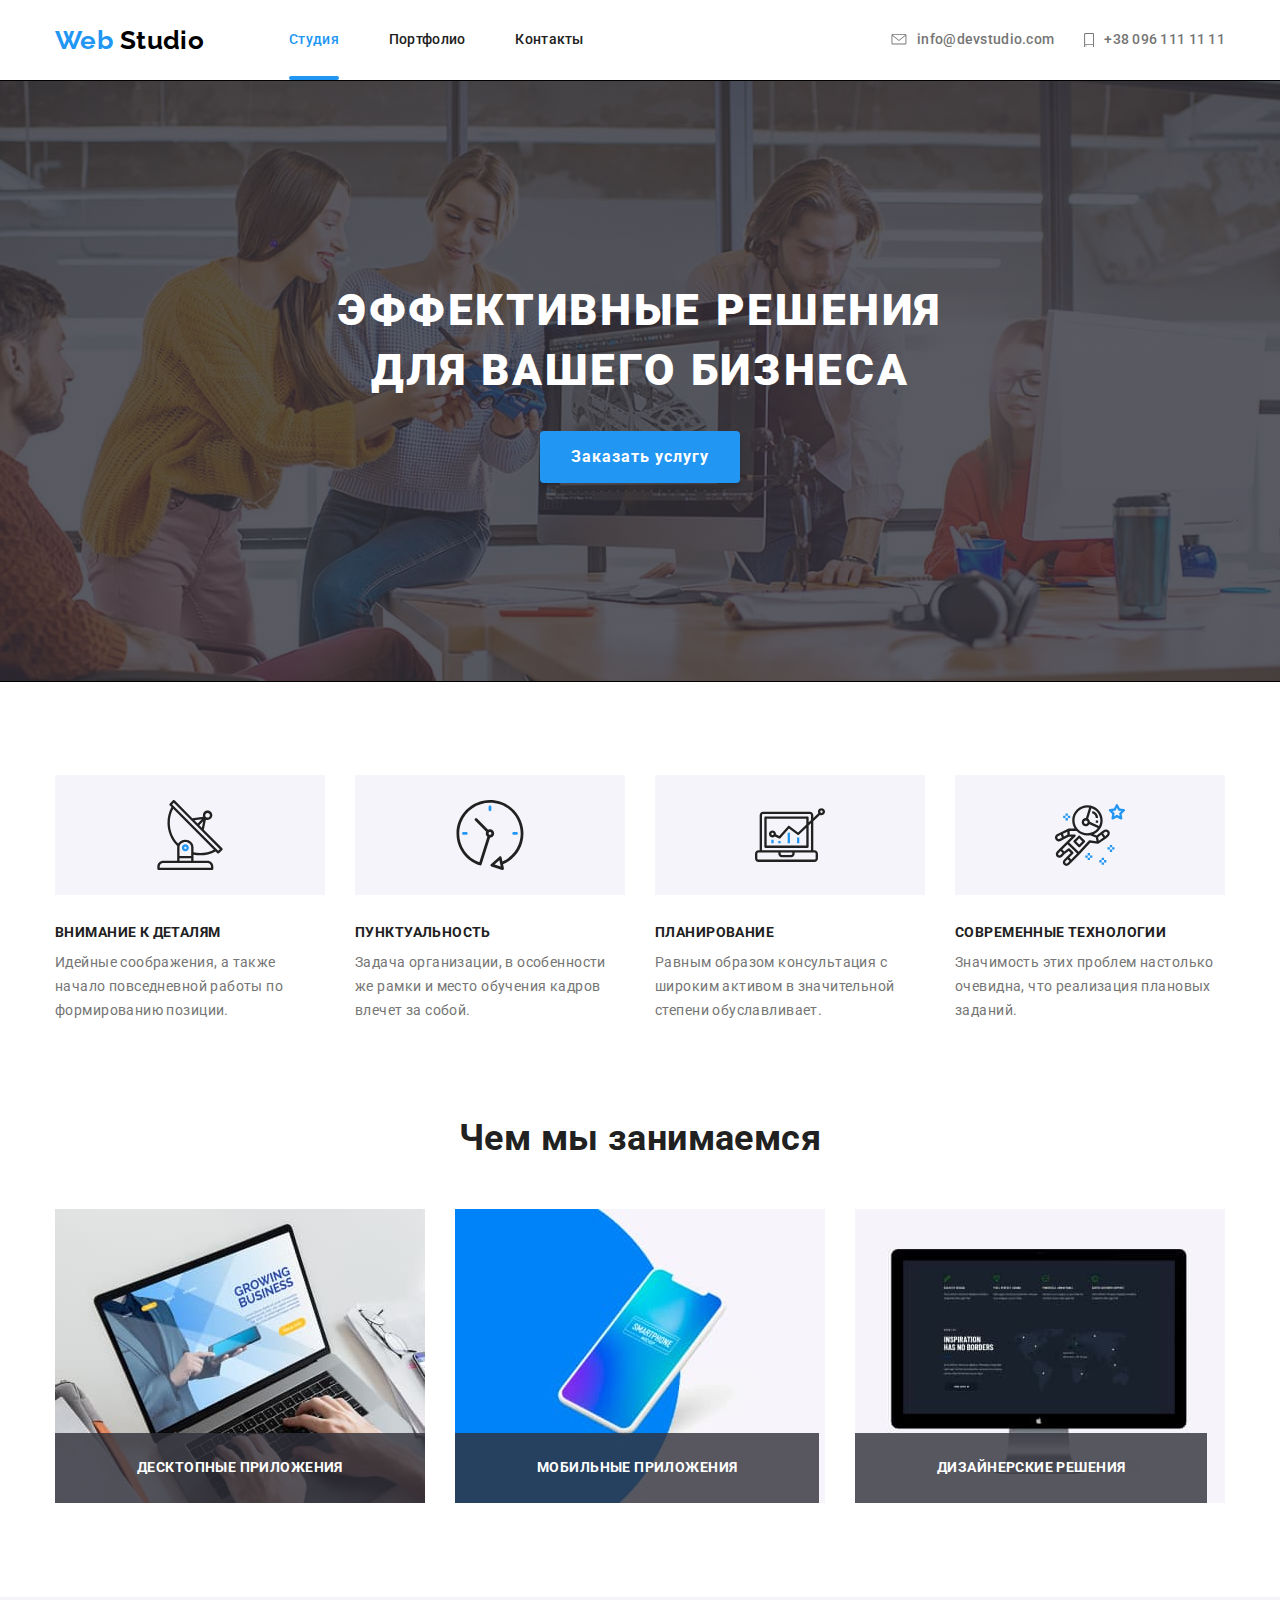
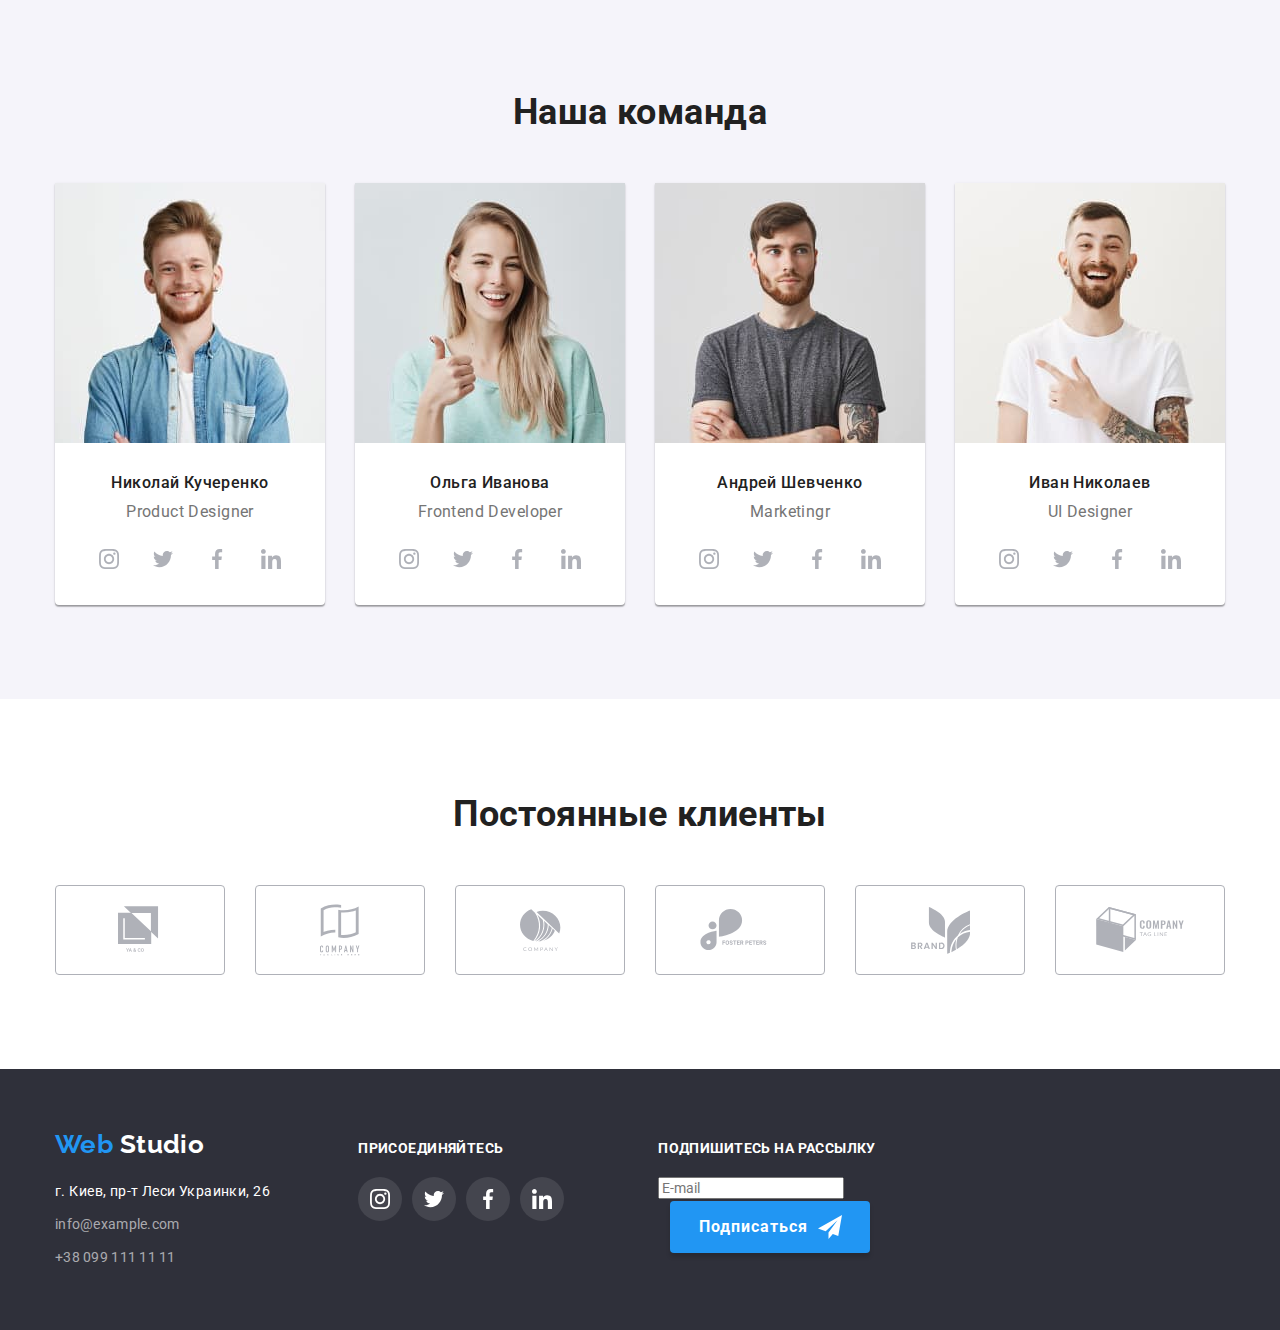
==== index.html @ 3a471529 "Заменяет ссылку в Герое на кнопку, добавляет разметку формы в футере" ====
<!DOCTYPE html>
<html lang="ru">
  <head>
    <meta charset="UTF-8" />
    <meta name="viewport" content="width=device-width, initial-scale=1.0" />
    <title>Web Studio</title>
    <link
      href="https://fonts.googleapis.com/css2?family=Raleway:wght@700&family=Roboto:wght@400;500;700;900&display=swap"
      rel="stylesheet"
    />
    <link
      rel="stylesheet"
      href="https://cdnjs.cloudflare.com/ajax/libs/modern-normalize/0.6.0/modern-normalize.min.css"
    />
    <link rel="stylesheet" href="./css/style.css" />
  </head>
  <body>
    <!-- Шапка сайта -->
    <header class="page-header">
      <div class="container header">
        <nav class="navigation">
          <!-- Логотип -->
          <a class="logo" href="./index.html" lang="en"
            >Web
            <span class="header-logo">Studio</span>
          </a>

          <ul class="list site-nav">
            <li class="site-nav-item">
              <a class="link curent" href="./index.html">Студия</a>
            </li>
            <li class="site-nav-item">
              <a class="link" href="./portfolio.html">Портфолио</a>
            </li>
            <li class="site-nav-item">
              <a class="link" href="">Контакты</a>
            </li>
          </ul>
        </nav>
        <ul class="list contacts">
          <li class="contacts-item">
            <a class="link" href="mailto:info@devstudio.com">
              <svg class="cotacts-icon" width="16" height="11.2">
                <use href="./images/sprite.svg#envelope"></use>
              </svg>
              info@devstudio.com
            </a>
          </li>
          <li class="contacts-item phone">
            <a class="link" href="tel:+380961111111">
              <svg class="cotacts-icon" width="10" height="14.94">
                <use href="./images/sprite.svg#smartphone"></use>
              </svg>
              +38 096 111 11 11
            </a>
          </li>
        </ul>
      </div>
    </header>

    <main>
      <!-- Герой -->
      <section class="hero">
        <h1 class="contrast-title hero-title">
          Эффективные решения для вашего бизнеса
        </h1>
        <button class="btn">Заказать услугу</button>
      </section>

      <!-- Особенности -->
      <section class="features">
        <div class="container main">
          <!-- Скрытый заголовок -->
          <h2 class="visually-hidden">Особенности</h2>
          <ul class="list feature-list">
            <li class="feature-item">
              <div class="icon-box">
                <svg width="70" height="70">
                  <use href="./images/sprite.svg#antenna"></use>
                </svg>
              </div>
              <h3 class="primary-title">Внимание к деталям</h3>
              <p class="text">
                Идейные соображения, а также начало повседневной работы по
                формированию позиции.
              </p>
            </li>
            <li class="feature-item">
              <div class="icon-box">
                <svg width="70" height="70">
                  <use href="./images/sprite.svg#clock"></use>
                </svg>
              </div>
              <h3 class="primary-title">Пунктуальность</h3>
              <p class="text">
                Задача организации, в особенности же рамки и место обучения
                кадров влечет за собой.
              </p>
            </li>
            <li class="feature-item">
              <div class="icon-box">
                <svg width="70" height="70">
                  <use href="./images/sprite.svg#diagram"></use>
                </svg>
              </div>
              <h3 class="primary-title">Планирование</h3>
              <p class="text">
                Равным образом консультация с широким активом в значительной
                степени обуславливает.
              </p>
            </li>
            <li class="feature-item">
              <div class="icon-box">
                <svg width="70" height="70">
                  <use href="./images/sprite.svg#astronaut"></use>
                </svg>
              </div>
              <h3 class="primary-title">Современные технологии</h3>
              <p class="text">
                Значимость этих проблем настолько очевидна, что реализация
                плановых заданий.
              </p>
            </li>
          </ul>
        </div>
      </section>

      <!-- Чем мы занимаемся -->
      <section class="activity">
        <div class="container">
          <h2 class="primary-title">Чем мы занимаемся</h2>
          <ul class="list activity-list">
            <li class="item">
              <div class="box">
                <a class="activity-link" href="">
                  <img
                    src="./images/section-activity/laptop.jpg"
                    alt="Руки работающие за ноутбуком"
                    width="370"
                    height="294"
                  />
                </a>
                <h3 class="contrast-title">Десктопные приложения</h3>
              </div>
            </li>
            <li class="item">
              <div class="box">
                <a class="activity-link" href="">
                  <img
                    src="./images/section-activity/smartphone.jpg"
                    alt="Смартфон"
                    width="370"
                    height="294"
                  />
                </a>
                <h3 class="contrast-title">Мобильные приложения</h3>
              </div>
            </li>
            <li class="item">
              <div class="box">
                <a class="activity-link" href="">
                  <img
                    src="./images/section-activity/computer.jpg"
                    alt="Дизайн сайта на экране монитора"
                    width="370"
                    height="294"
                  />
                </a>
                <h3 class="contrast-title">Дизайнерские решения</h3>
              </div>
            </li>
          </ul>
        </div>
      </section>

      <!-- Наша команда -->
      <section class="team">
        <div class="container main">
          <h2 class="primary-title">Наша команда</h2>
          <ul class="list team-list">
            <li class="team-item">
              <img
                class="photo"
                src="./images/section-team/John.jpg"
                alt="Фотография Николая Кучеренко"
                width="270"
                height="260"
              />
              <div class="member-profile">
                <h4 class="primary-title member">Николай Кучеренко</h4>
                <p class="profession" lang="en">Product Designer</p>
                <ul class="list social-links-list">
                  <li class="social-links-item">
                    <a
                      class="social-links"
                      href=""
                      aria-label="Ссылка на Instagram"
                    >
                      <svg width="20" height="20">
                        <use href="./images/sprite.svg#instagram"></use>
                      </svg>
                    </a>
                  </li>
                  <li class="social-links-item">
                    <a
                      class="social-links"
                      href=""
                      aria-label="Ссылка на Twitter"
                    >
                      <svg width="20" height="20">
                        <use href="./images/sprite.svg#twitter"></use>
                      </svg>
                    </a>
                  </li>
                  <li class="social-links-item">
                    <a
                      class="social-links"
                      href=""
                      aria-label="Ссылка на Facebook"
                    >
                      <svg width="20" height="20">
                        <use href="./images/sprite.svg#facebook"></use>
                      </svg>
                    </a>
                  </li>
                  <li class="social-links-item">
                    <a
                      class="social-links"
                      href=""
                      aria-label="Ссылка на LinkedIn"
                    >
                      <svg width="20" height="20">
                        <use href="./images/sprite.svg#linkedin"></use>
                      </svg>
                    </a>
                  </li>
                </ul>
              </div>
            </li>
            <li class="team-item">
              <img
                class="photo"
                src="./images/section-team/Marta.jpg"
                alt="Фотография Ольги Ивановой"
                width="270"
                height="260"
              />
              <div class="member-profile">
                <h4 class="primary-title member">Ольга Иванова</h4>
                <p class="profession" lang="en">Frontend Developer</p>
                <ul class="list social-links-list">
                  <li class="social-links-item">
                    <a
                      class="social-links"
                      href=""
                      aria-label="Ссылка на Instagram"
                    >
                      <svg width="20" height="20">
                        <use href="./images/sprite.svg#instagram"></use>
                      </svg>
                    </a>
                  </li>
                  <li class="social-links-item">
                    <a
                      class="social-links"
                      href=""
                      aria-label="Ссылка на Twitter"
                    >
                      <svg width="20" height="20">
                        <use href="./images/sprite.svg#twitter"></use>
                      </svg>
                    </a>
                  </li>
                  <li class="social-links-item">
                    <a
                      class="social-links"
                      href=""
                      aria-label="Ссылка на Facebook"
                    >
                      <svg width="20" height="20">
                        <use href="./images/sprite.svg#facebook"></use>
                      </svg>
                    </a>
                  </li>
                  <li class="social-links-item">
                    <a
                      class="social-links"
                      href=""
                      aria-label="Ссылка на LinkedIn"
                    >
                      <svg width="20" height="20">
                        <use href="./images/sprite.svg#linkedin"></use>
                      </svg>
                    </a>
                  </li>
                </ul>
              </div>
            </li>
            <li class="team-item">
              <img
                class="photo"
                src="./images/section-team/Robert.jpg"
                alt="Фотография Андрея Шевченко"
                width="270"
                height="260"
              />
              <div class="member-profile">
                <h4 class="primary-title member">Андрей Шевченко</h4>
                <p class="profession" lang="en">Marketingr</p>
                <ul class="list social-links-list">
                  <li class="social-links-item">
                    <a
                      class="social-links"
                      href=""
                      aria-label="Ссылка на Instagram"
                    >
                      <svg width="20" height="20">
                        <use href="./images/sprite.svg#instagram"></use>
                      </svg>
                    </a>
                  </li>
                  <li class="social-links-item">
                    <a
                      class="social-links"
                      href=""
                      aria-label="Ссылка на Twitter"
                    >
                      <svg width="20" height="20">
                        <use href="./images/sprite.svg#twitter"></use>
                      </svg>
                    </a>
                  </li>
                  <li class="social-links-item">
                    <a
                      class="social-links"
                      href=""
                      aria-label="Ссылка на Facebook"
                    >
                      <svg width="20" height="20">
                        <use href="./images/sprite.svg#facebook"></use>
                      </svg>
                    </a>
                  </li>
                  <li class="social-links-item">
                    <a
                      class="social-links"
                      href=""
                      aria-label="Ссылка на LinkedIn"
                    >
                      <svg width="20" height="20">
                        <use href="./images/sprite.svg#linkedin"></use>
                      </svg>
                    </a>
                  </li>
                </ul>
              </div>
            </li>
            <li class="team-item">
              <img
                class="photo"
                src="./images/section-team/Martin.jpg"
                alt="Фотография Ивана Николаева"
                width="270"
                height="260"
              />
              <div class="member-profile">
                <h4 class="primary-title member">Иван Николаев</h4>
                <p class="profession" lang="en">UI Designer</p>
                <ul class="list social-links-list">
                  <li class="social-links-item">
                    <a
                      class="social-links"
                      href=""
                      aria-label="Ссылка на Instagram"
                    >
                      <svg width="20" height="20">
                        <use href="./images/sprite.svg#instagram"></use>
                      </svg>
                    </a>
                  </li>
                  <li class="social-links-item">
                    <a
                      class="social-links"
                      href=""
                      aria-label="Ссылка на Twitter"
                    >
                      <svg width="20" height="20">
                        <use href="./images/sprite.svg#twitter"></use>
                      </svg>
                    </a>
                  </li>
                  <li class="social-links-item">
                    <a
                      class="social-links"
                      href=""
                      aria-label="Ссылка на Facebook"
                    >
                      <svg width="20" height="20">
                        <use href="./images/sprite.svg#facebook"></use>
                      </svg>
                    </a>
                  </li>
                  <li class="social-links-item">
                    <a
                      class="social-links"
                      href=""
                      aria-label="Ссылка на LinkedIn"
                    >
                      <svg width="20" height="20">
                        <use href="./images/sprite.svg#linkedin"></use>
                      </svg>
                    </a>
                  </li>
                </ul>
              </div>
            </li>
          </ul>
        </div>
      </section>

      <!-- Постоянные клиенты -->
      <section class="clients">
        <div class="container main">
          <h2 class="primary-title">Постоянные клиенты</h2>
          <ul class="list clients-list">
            <li class="clients-item">
              <a class="clients-icon" href="">
                <svg width="44.27" height="49.23">
                  <use href="./images/sprite.svg#client-1"></use>
                </svg>
              </a>
            </li>
            <li class="clients-item">
              <a class="clients-icon" href="">
                <svg width="40" height="52">
                  <use href="./images/sprite.svg#client-2"></use>
                </svg>
              </a>
            </li>
            <li class="clients-item">
              <a class="clients-icon" href="">
                <svg width="41" height="42.6">
                  <use href="./images/sprite.svg#client-3"></use>
                </svg>
              </a>
            </li>
            <li class="clients-item">
              <a class="clients-icon" href="">
                <svg width="79.66" height="42.02">
                  <use href="./images/sprite.svg#client-4"></use>
                </svg>
              </a>
            </li>
            <li class="clients-item">
              <a class="clients-icon" href="">
                <svg width="59" height="47">
                  <use href="./images/sprite.svg#client-5"></use>
                </svg>
              </a>
            </li>
            <li class="clients-item">
              <a class="clients-icon" href="">
                <svg width="88.48" height="45.44">
                  <use href="./images/sprite.svg#client-6"></use>
                </svg>
              </a>
            </li>
          </ul>
        </div>
      </section>
    </main>

    <footer class="footer">
      <div class="container flex-container">
        <address class="address">
          <!-- Логотип -->
          <a class="logo" href="./index.html" lang="en"
            >Web
            <span class="footer-logo">Studio</span>
          </a>
          г. Киев, пр-т Леси Украинки, 26
          <a class="link" href="mailto:info@example.com">info@example.com</a>
          <a class="link" href="tel:+380991111111">+38 099 111 11 11</a>
        </address>

        <div class="social">
          <p class="subtitle"><b>присоединяйтесь</b></p>
          <ul class="list social-links-list">
            <li class="social-links-item">
              <a class="social-links" href="" aria-label="Ссылка на Instagram">
                <svg width="20" height="20">
                  <use href="./images/sprite.svg#instagram"></use>
                </svg>
              </a>
            </li>
            <li class="social-links-item">
              <a class="social-links" href="" aria-label="Ссылка на Twitter">
                <svg width="20" height="20">
                  <use href="./images/sprite.svg#twitter"></use>
                </svg>
              </a>
            </li>
            <li class="social-links-item">
              <a class="social-links" href="" aria-label="Ссылка на Facebook">
                <svg width="20" height="20">
                  <use href="./images/sprite.svg#facebook"></use>
                </svg>
              </a>
            </li>
            <li class="social-links-item">
              <a class="social-links" href="" aria-label="Ссылка на LinkedIn">
                <svg width="20" height="20">
                  <use href="./images/sprite.svg#linkedin"></use>
                </svg>
              </a>
            </li>
          </ul>
        </div>

        <form class="mailing">
          <p class="subtitle"><b>Подпишитесь на рассылку</b></p>
          <input type="email" name="email" placeholder="E-mail" />
          <button class="btn" type="submit">
            Подписаться
            <svg class="icon-send" width="24" height="24">
              <use href="./images/sprite.svg#send"></use>
            </svg>
          </button>
        </form>
      </div>
    </footer>
  </body>
</html>
---- css/style.css ----
:root {
  --primary-text-color: #757575;
  --accent-color: #2196f3;
  --primary-title-color: #212121;
  --contrast-title-color: #ffffff;
  --secondary-background-color: #f5f4fa;
  --icon-color: #afb1b8;

  --cubic-function: cubic-bezier(0.4, 0, 0.2, 1);
}

body {
  color: var(--primary-text-color);
  font-family: 'Roboto', sans-serif;
  font-style: normal;
  font-weight: 400;
  font-size: 14px;
  line-height: 1.71;
  letter-spacing: 0.03em;
}

a {
  text-decoration: none;
}

.list {
  list-style: none;
  margin: 0;
  padding: 0;
}

.container {
  margin-left: auto;
  margin-right: auto;
  width: 1200px;
  padding-left: 15px;
  padding-right: 15px;
  /* outline: 2px solid tomato; */
}

.container.main {
  padding-top: 94px;
  padding-bottom: 94px;
}

.visually-hidden {
  position: absolute;
  width: 1px;
  height: 1px;
  margin: -1px;
  border: 0;
  padding: 0;
  clip: rect(0 0 0 0);
  overflow: hidden;
}

/* Логотип */
.logo {
  margin-right: 85px;

  color: var(--accent-color);

  font-family: 'Raleway', sans-serif;
  font-weight: 700;
  font-size: 26px;
  line-height: 1.19;
}

.header-logo {
  color: #000000;
}

.footer-logo {
  color: #ffffff;
}

/* Шапка сайта */
.header,
.navigation,
.site-nav,
.contacts {
  display: flex;
  align-items: center;
}

.contacts {
  margin-left: auto;
}

.site-nav-item + .site-nav-item {
  margin-left: 50px;
}

.site-nav .link {
  position: relative;

  display: block;
  padding-top: 32px;
  padding-bottom: 32px;
}

.contacts-item + .contacts-item {
  margin-left: 30px;
}

.link {
  color: var(--primary-title-color);

  font-weight: 500;
  line-height: 1.14;
  letter-spacing: 0.02em;

  transition: color 250ms var(--cubic-function);
}

.site-nav .link:hover,
.site-nav .link:focus,
.contacts .link:hover,
.contacts .link:focus,
.site-nav .curent,
.logo > :hover,
.logo > :focus {
  color: var(--accent-color);
}

.curent::after {
  content: '';
  display: block;

  position: absolute;
  bottom: 0;

  width: 100%;
  height: 4px;
  border-radius: 2px;
  background-color: var(--accent-color);
}

.contacts .link {
  display: inline-flex;
  color: var(--primary-text-color);
  align-items: center;
}

.contacts-item {
  display: inline-flex;
  align-items: center;
}

.cotacts-icon {
  margin-right: 10px;
  fill: currentColor;
}

/* 
  Основной контент страницы Студия 
*/

/* Герой */
.hero {
  max-width: 1600px;
  height: 600px;
  margin-left: auto;
  margin-right: auto;
  padding-top: 200px;
  padding-bottom: 200px;

  outline: 1px solid black;
  background-image: linear-gradient(
      rgba(47, 48, 58, 0.8),
      rgba(47, 48, 58, 0.8)
    ),
    url(../images/Header.jpg);
  background-repeat: no-repeat;
  background-position: center;
  background-size: cover;

  text-align: center;
}

.contrast-title {
  margin-top: 0;
  margin-bottom: 0;

  color: var(--contrast-title-color);

  text-align: center;
  text-transform: uppercase;
}

.hero-title {
  width: 630px;
  margin-right: auto;
  margin-left: auto;
  margin-bottom: 30px;

  font-weight: 900;
  font-size: 44px;
  line-height: 1.36;
  letter-spacing: 0.06em;
}

button.btn {
  display: flex;
  justify-content: center;
  align-items: center;
  margin-left: auto;
  margin-right: auto;
  padding: 10px 0;

  min-width: 200px;
  border-radius: 4px;
  border: 1px solid transparent;
  box-shadow: 0px 4px 4px rgba(0, 0, 0, 0.15);

  color: var(--contrast-title-color);
  background-color: var(--accent-color);

  font-weight: 700;
  font-size: 16px;
  line-height: 1.88;
  letter-spacing: 0.06em;
  cursor: pointer;
}

/* Особенности */
.feature-list {
  display: flex;
  justify-content: space-between;
}

.feature-item {
  width: calc((100% - 3 * 30px) / 4);
}

.icon-box {
  display: flex;
  align-items: center;
  justify-content: center;
  margin-bottom: 30px;
  width: 270px;
  height: 120px;

  background-color: var(--secondary-background-color);
}

.features .primary-title {
  margin-top: 0;
  margin-bottom: 10px;

  font-size: 14px;
  line-height: 1.14;
  text-transform: uppercase;
  text-align: left;
}

.primary-title {
  margin-top: 0;
  margin-bottom: 50px;

  color: var(--primary-title-color);

  font-weight: 700;
  font-size: 36px;
  line-height: 1.17;
  text-align: center;
}

.features .text {
  margin: 0;
}

/* Чем мы занимаемся */
.activity .container {
  padding-bottom: 94px;
}

.activity-list {
  display: flex;
  justify-content: space-between;
}

.box {
  position: relative;
}

.activity-link {
  display: block;
  height: 294px;
}

.activity .contrast-title {
  position: absolute;
  bottom: 0;

  padding: 27px 82px;

  background-color: rgba(47, 48, 58, 0.8);

  font-weight: 700;
  font-size: 14px;
  line-height: 1.14;
}

/* Наша команда */
.team {
  font-size: 16px;
  line-height: 1.19;
  text-align: center;

  background-color: var(--secondary-background-color);
}

.team-list {
  display: flex;
  justify-content: space-between;
}

.team-item {
  background-color: var(--contrast-title-color);

  box-shadow: 0px 2px 1px rgba(0, 0, 0, 0.2), 0px 1px 1px rgba(0, 0, 0, 0.14),
    0px 1px 3px rgba(0, 0, 0, 0.12);
  border-radius: 0px 0px 4px 4px;
}

.photo {
  display: block;
}

.member-profile {
  padding: 30px 32px 24px;
}

.team .member {
  margin-top: 0;
  margin-bottom: 10px;

  font-weight: 500;
  font-size: 16px;
  line-height: 1.19;
}

.profession {
  margin-top: 0;
  margin-bottom: 16px;
}

.social-links-list {
  display: flex;
  justify-content: center;
}

.social-links-item + .social-links-item {
  margin-left: 10px;
}

.social-links {
  display: flex;
  justify-content: center;
  align-items: center;
  width: 44px;
  height: 44px;

  border: 1px solid transparent;
  border-radius: 50%;

  color: var(--icon-color);
  background-color: inherit;
  fill: currentColor;

  transition: color 250ms var(--cubic-function),
    background-color 250ms var(--cubic-function);
}

.social-links:hover,
.social-links:focus {
  color: var(--contrast-title-color);
  background-color: var(--accent-color);
}

/* Постоянные клиенты */
.clients-list {
  display: flex;
  justify-content: space-between;
}

.clients-icon {
  display: flex;
  justify-content: center;
  align-items: center;

  width: 170px;
  height: 90px;
  color: var(--icon-color);
  fill: currentColor;

  border: 1px solid var(--icon-color);
  border-radius: 4px;

  transition: color 250ms var(--cubic-function),
    border 250ms var(--cubic-function);
}

.clients-icon:hover,
.clients-icon:focus {
  color: var(--accent-color);
  border: 1px solid var(--accent-color);
}

/* Подвал */
.footer {
  background-color: #2f303a;
  color: var(--contrast-title-color);
}

.flex-container {
  display: flex;
  align-items: baseline;
  padding-top: 60px;
  padding-bottom: 60px;
}

.address {
  display: flex;
  flex-direction: column;
  margin-right: 69px;

  font-style: normal;
}

.social {
  margin-right: 94px;
}

.footer .logo {
  display: inline-block;
  margin-bottom: 20px;
}

.footer .link {
  display: inline-block;
  margin-top: 9px;

  color: rgba(255, 255, 255, 0.6);

  font-weight: 400;
  line-height: 1.71;

  transition: color 250ms var(--cubic-function);
}

.footer .link:hover,
.footer .link:focus {
  color: var(--accent-color);
}

.subtitle {
  margin-top: 0;
  margin-bottom: 20px;

  line-height: 1.14;
  text-transform: uppercase;
}

.social .social-links {
  margin-top: 0;

  color: var(--contrast-title-color);
  background-color: rgba(255, 255, 255, 0.1);

  transition: color 250ms var(--cubic-function),
    background-color 250ms var(--cubic-function);
}

.social-links-list .social-links:hover,
.social-links-list .social-links:focus {
  color: var(--contrast-title-color);
  background-color: var(--accent-color);
}

.mailing .btn {
  margin-left: 12px;
  margin-right: 0;
}

.icon-send {
  margin-left: 10px;
  fill: var(--contrast-title-color);
}

/* 
Основной контент страницы Портфолио 
*/

.page-header {
  border-bottom: 1px solid #ececec;
}

.portfolio .container {
  padding-top: 94px;
  padding-bottom: 94px;
}

.filters {
  display: flex;
  justify-content: center;

  margin-bottom: 50px;
}

.button,
.portfolio .link {
  font-family: 'Roboto', sans-serif;
  font-style: normal;
  font-size: 16px;
  line-height: 1.63;
  letter-spacing: 0.03em;
}

.portfolio .link {
  display: block;
}

.button {
  padding: 6px 22px;
  border: transparent;
  border-radius: 4px;

  color: var(--primary-title-color);
  background-color: var(--secondary-background-color);

  font-weight: 500;

  transition: color 250ms var(--cubic-function),
    background-color 250ms var(--cubic-function),
    box-shadow 250ms var(--cubic-function);
}

.button.active {
  color: var(--contrast-title-color);
  background-color: var(--accent-color);
}

.filters-item + .filters-item {
  margin-left: 8px;
}

.button.active,
.button:hover,
.button:focus {
  color: var(--contrast-title-color);
  background-color: var(--accent-color);
  box-shadow: 0px 2px 2px rgba(0, 0, 0, 0.12), 0px 1px 2px rgba(0, 0, 0, 0.08),
    0px 3px 1px rgba(0, 0, 0, 0.1);
}

.cards-list {
  display: flex;
  flex-wrap: wrap;
  justify-content: space-between;
}

.card {
  width: calc((100% - 2 * 30px) / 3);
  box-shadow: none;

  transition: box-shadow 250ms var(--cubic-function);
}

.card:not(:nth-last-child(-n + 3)) {
  margin-bottom: 30px;
}

.card:hover,
.card:focus-within {
  box-shadow: 1px 4px 6px rgba(0, 0, 0, 0.16), 0px 4px 4px rgba(0, 0, 0, 0.06),
    0px 1px 1px rgba(0, 0, 0, 0.12);
}

.card img {
  display: block;
  max-width: 100%;
  height: auto;
}

.portfolio .link {
  color: var(--primary-text-color);

  font-weight: 400;
  line-height: 1.88;
}

.image-description {
  padding: 20px 24px;

  border-right: 1px solid #eeeeee;
  border-bottom: 1px solid #eeeeee;
  border-left: 1px solid #eeeeee;
}

.list-title {
  margin-top: 0;
  margin-bottom: 4px;

  color: var(--primary-title-color);

  font-weight: 700;
  font-size: 18px;
  line-height: 2;
  letter-spacing: 0.06em;
}

.description {
  margin: 0;
}

.thumb {
  position: relative;
  overflow: hidden;
}

.overlay {
  position: absolute;
  top: 0;
  left: 0;

  width: 100%;
  height: 100%;
  background-color: rgba(33, 150, 243, 0.9);

  transform: translateY(100%);
  transition: transform 250ms var(--cubic-function);
}

.card:hover .overlay,
.card:focus-within .overlay {
  transform: translateY(0);
}

.alt-text {
  position: absolute;
  top: 50%;
  left: 50%;
  transform: translate(-50%, -50%);

  padding: 0px 24px;
  margin: 0;
  width: 100%;

  color: var(--contrast-title-color);

  font-size: 18px;
  line-height: 1.56;
}
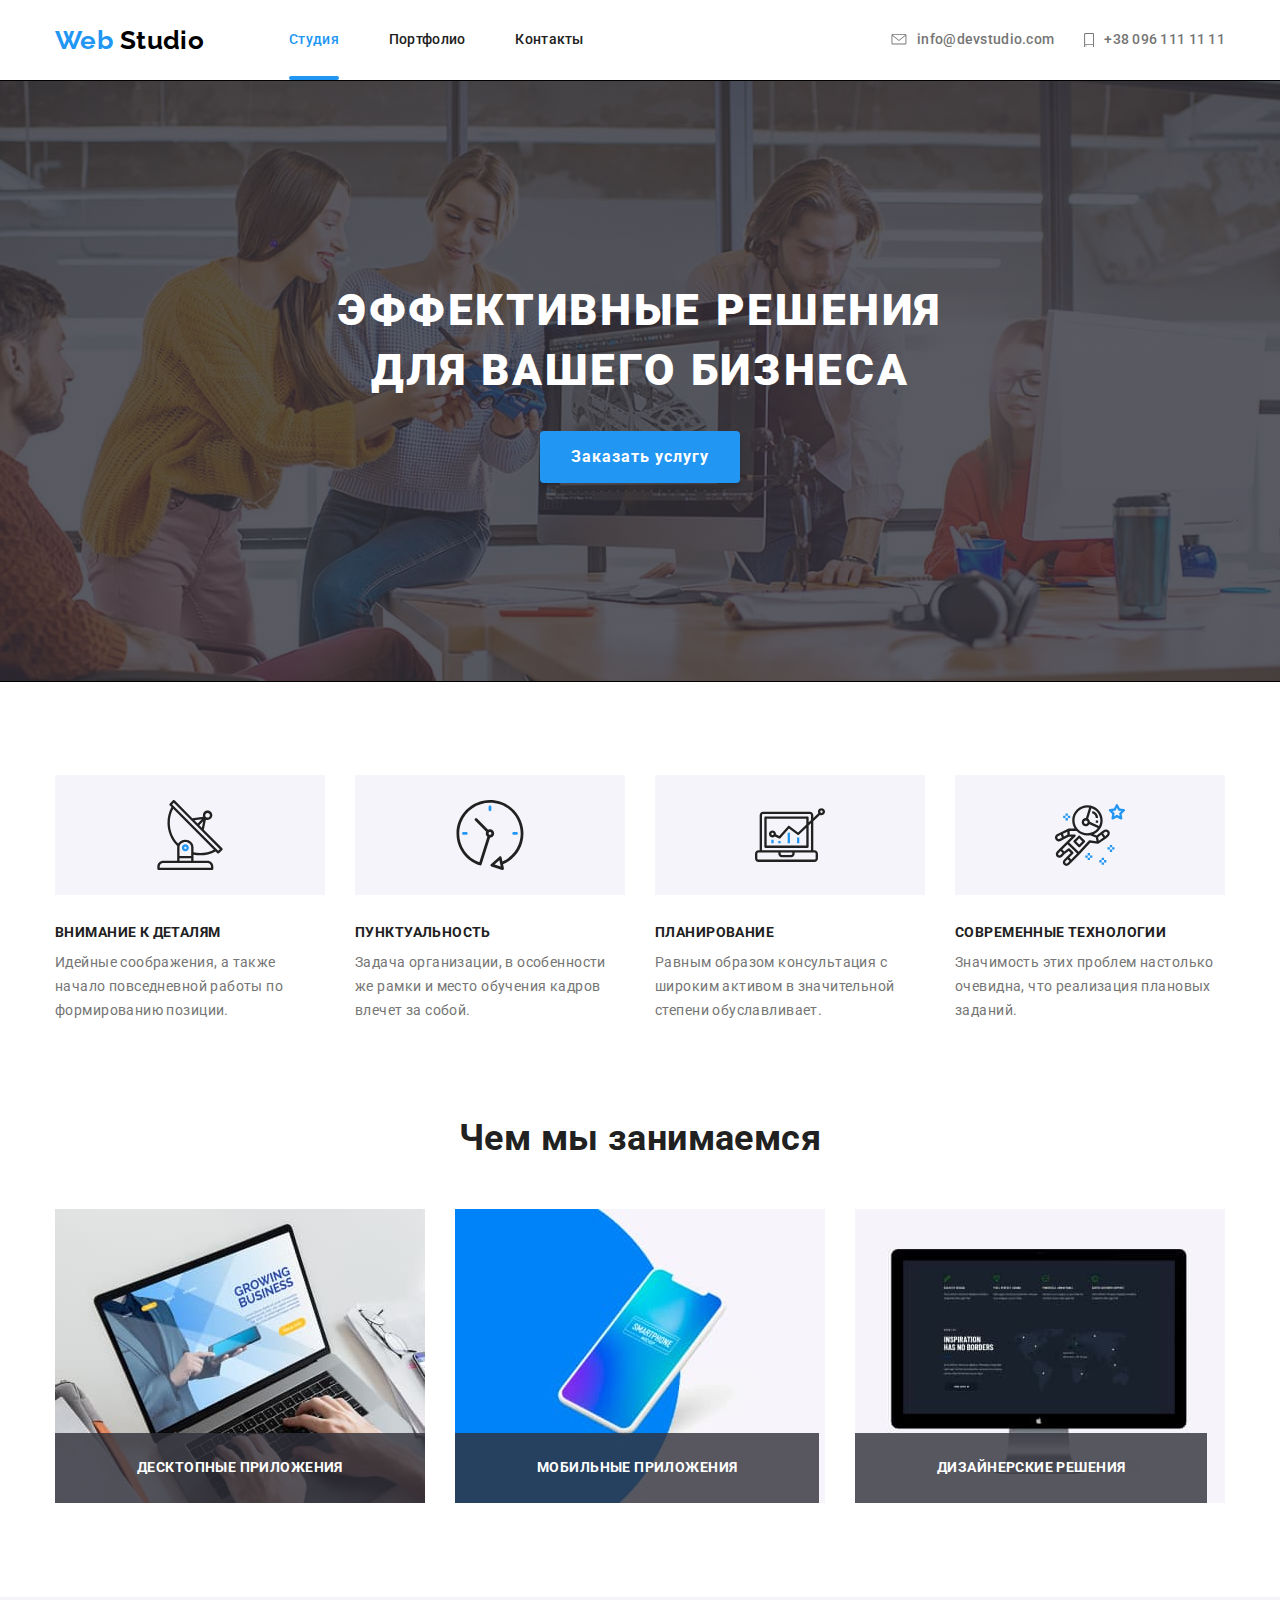
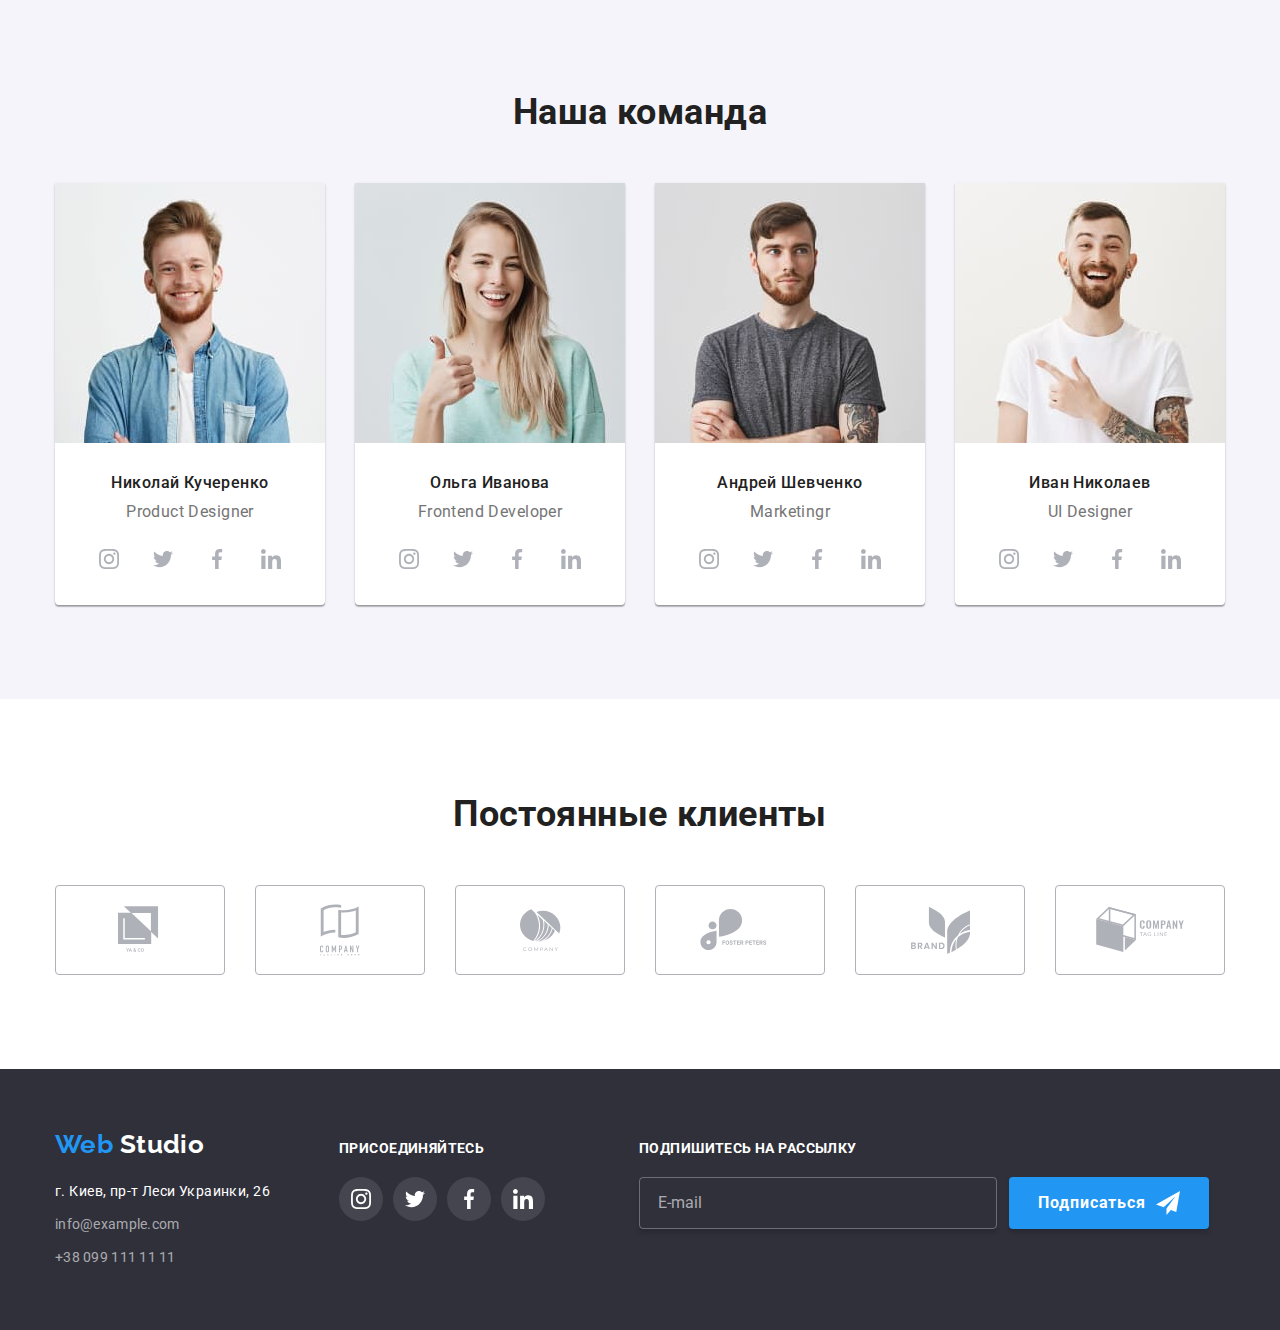
==== commit 4627030c: "Добавляет оформление формы в футере" ====
--- a/index.html
+++ b/index.html
@@ -475,8 +475,7 @@
         <address class="address">
           <!-- Логотип -->
           <a class="logo" href="./index.html" lang="en"
-            >Web
-            <span class="footer-logo">Studio</span>
+            >Web <span class="footer-logo">Studio</span>
           </a>
           г. Киев, пр-т Леси Украинки, 26
           <a class="link" href="mailto:info@example.com">info@example.com</a>
@@ -517,16 +516,23 @@
           </ul>
         </div>
 
-        <form class="mailing">
+        <div class="mailing">
           <p class="subtitle"><b>Подпишитесь на рассылку</b></p>
-          <input type="email" name="email" placeholder="E-mail" />
-          <button class="btn" type="submit">
-            Подписаться
-            <svg class="icon-send" width="24" height="24">
-              <use href="./images/sprite.svg#send"></use>
-            </svg>
-          </button>
-        </form>
+          <form class="subscribe">
+            <input
+              class="subscribe-input"
+              type="email"
+              name="email"
+              placeholder="E-mail"
+            />
+            <button class="btn" type="submit">
+              Подписаться
+              <svg class="icon-send" width="24" height="24">
+                <use href="./images/sprite.svg#send"></use>
+              </svg>
+            </button>
+          </form>
+        </div>
       </div>
     </footer>
   </body>
--- a/css/style.css
+++ b/css/style.css
@@ -436,6 +436,7 @@
 .footer .logo {
   display: inline-block;
   margin-bottom: 20px;
+  margin-right: 0;
 }
 
 .footer .link {
@@ -477,6 +478,28 @@
 .social-links-list .social-links:focus {
   color: var(--contrast-title-color);
   background-color: var(--accent-color);
+}
+
+.subscribe {
+  display: flex;
+}
+
+.subscribe-input {
+  width: 358px;
+
+  border: 1px solid rgba(255, 255, 255, 0.3);
+  box-shadow: 0px 4px 4px rgba(0, 0, 0, 0.15);
+  border-radius: 4px;
+
+  background-color: inherit;
+}
+
+.subscribe-input::placeholder {
+  padding: 15px 0 15px 16px;
+
+  font-size: 16px;
+  line-height: 1.25;
+  color: rgba(255, 255, 255, 0.6);
 }
 
 .mailing .btn {
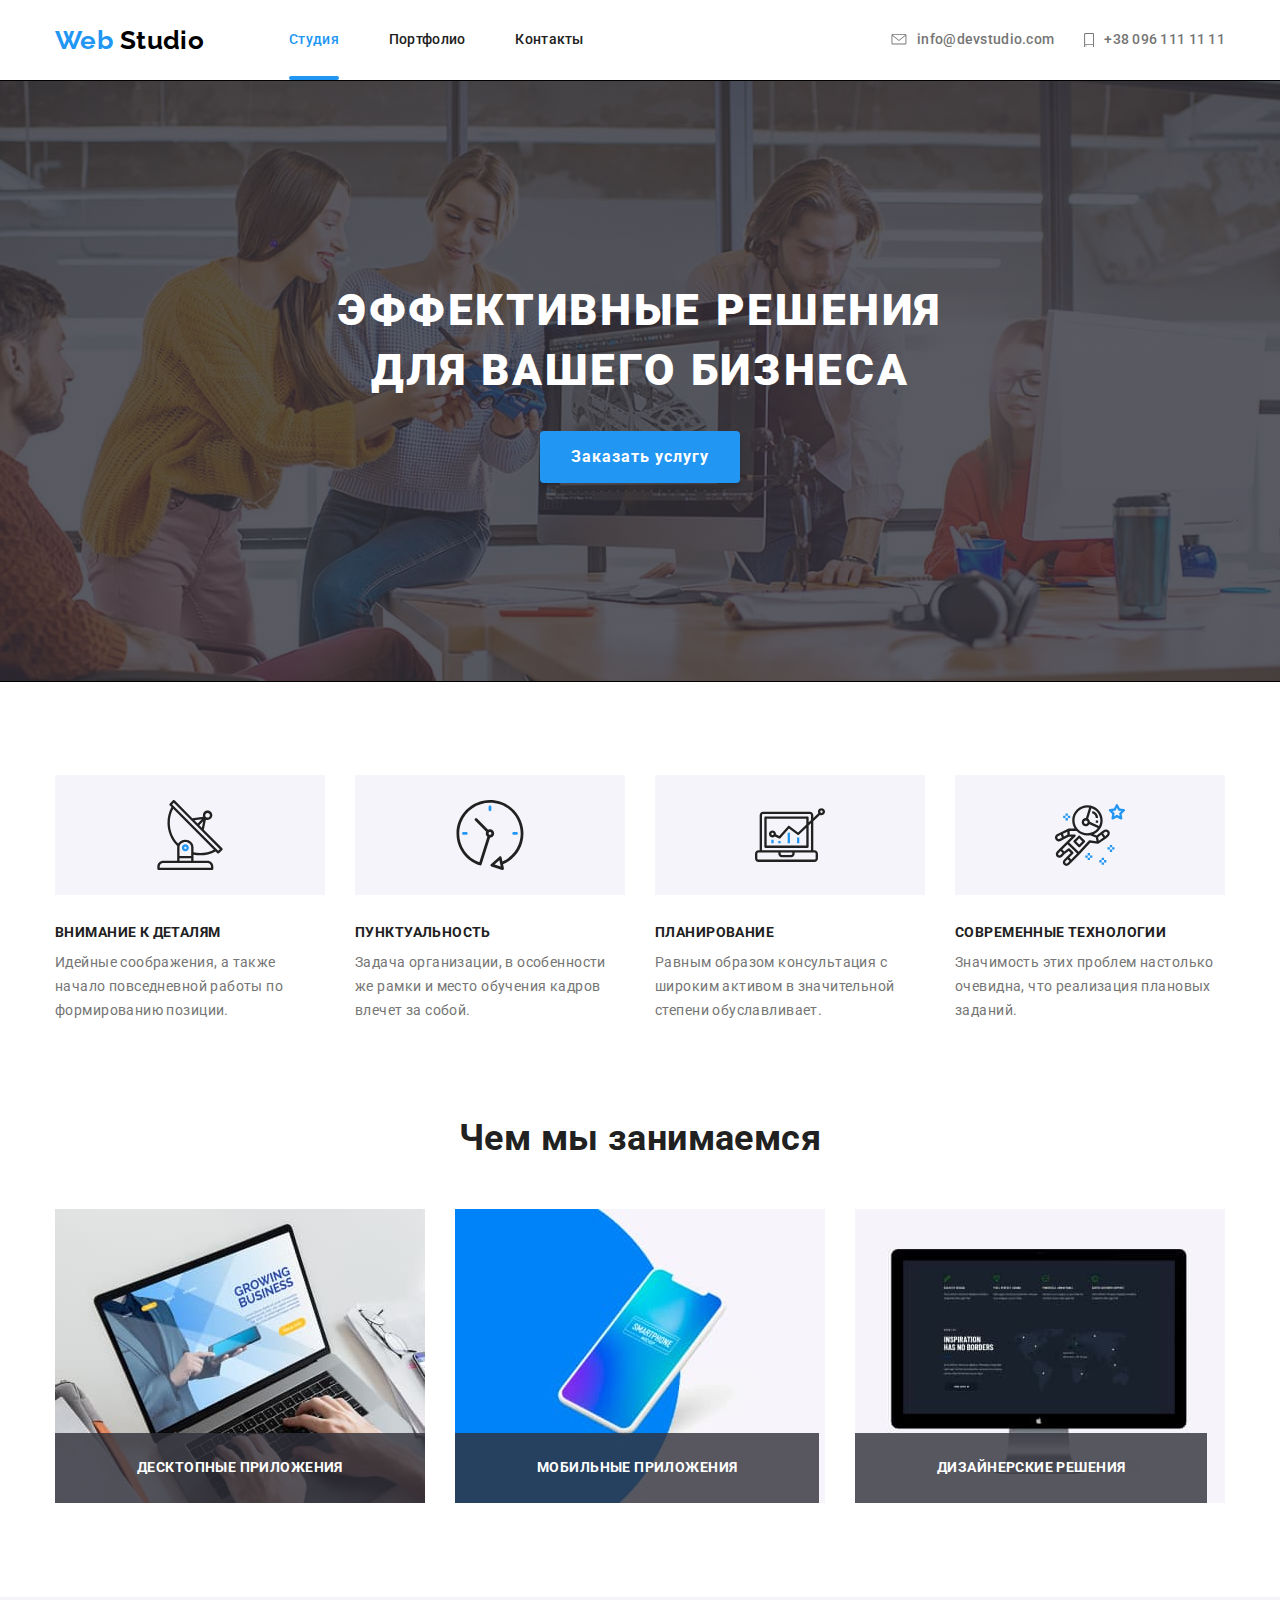
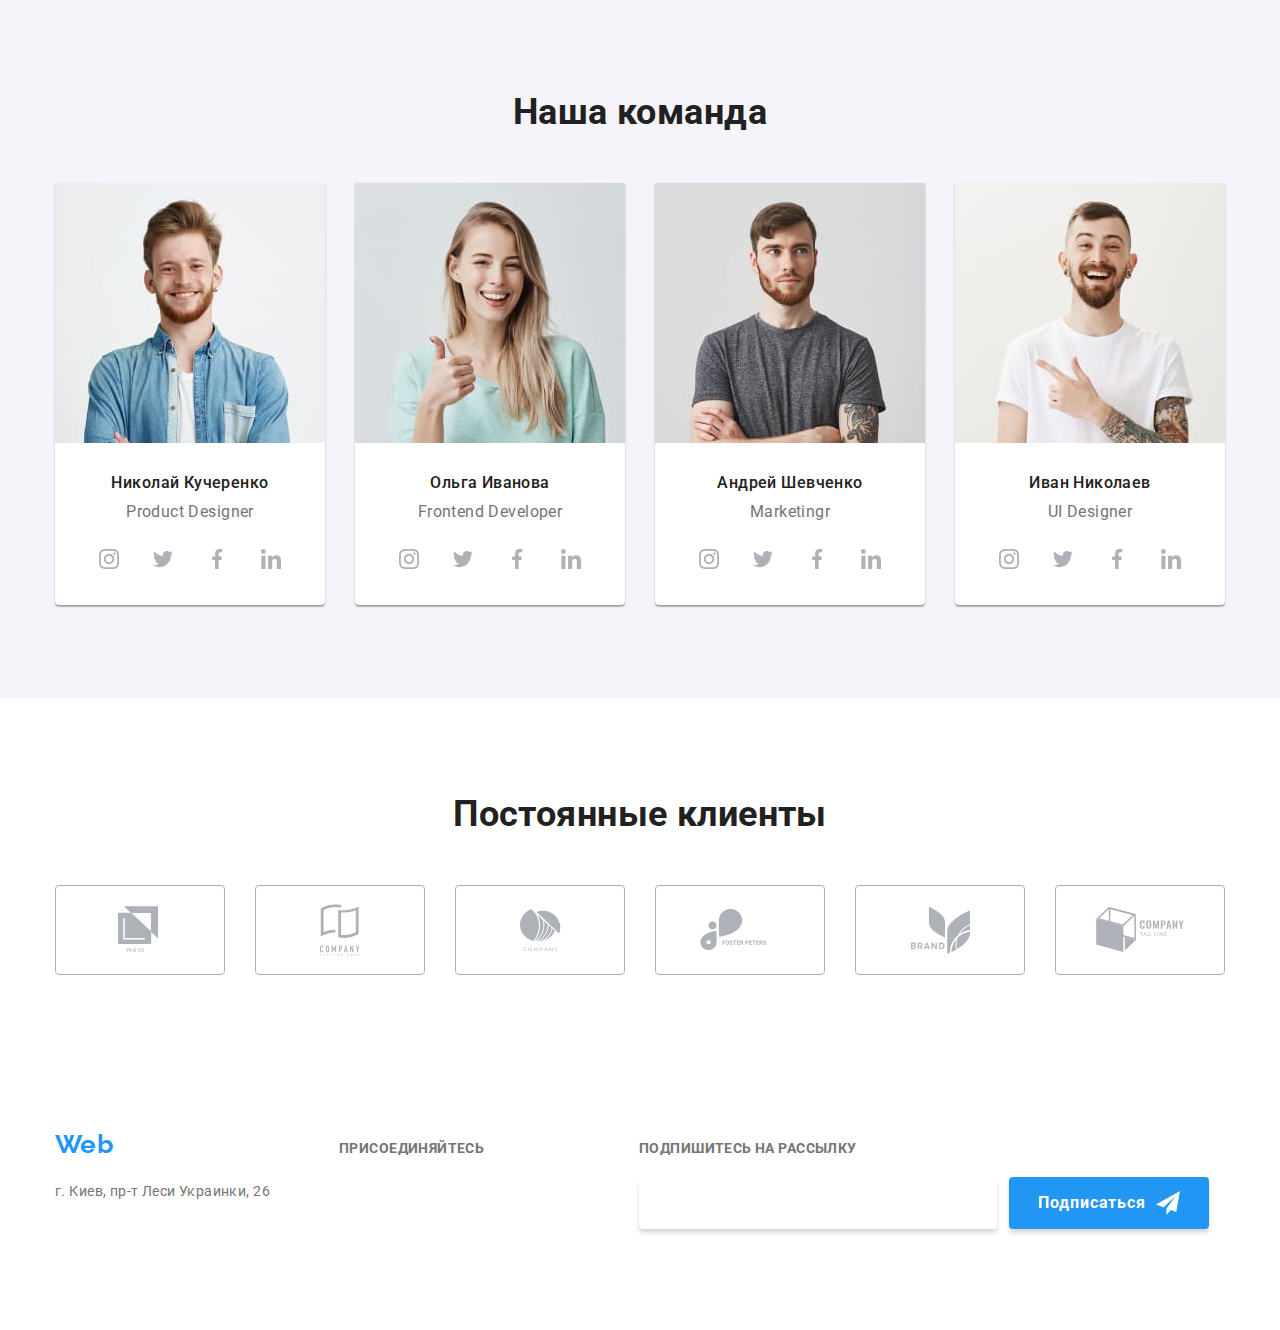
==== commit f1b85d7f: "Добавляет разметку модального окна" ====
--- a/index.html
+++ b/index.html
@@ -64,7 +64,7 @@
         <h1 class="contrast-title hero-title">
           Эффективные решения для вашего бизнеса
         </h1>
-        <button class="btn">Заказать услугу</button>
+        <button data-modal-open class="btn">Заказать услугу</button>
       </section>
 
       <!-- Особенности -->
@@ -468,6 +468,44 @@
           </ul>
         </div>
       </section>
+
+      <!-- Модальное окно -->
+      <div data-modal class="backdrop is-hidden">
+        <div class="modal">
+          <button data-modal-close>Закрыть</button>
+          <p class="modal-title">Оставьте свои данные, мы вам перезвоним</p>
+          <form action="">
+            <div class="form-field">
+              <label>
+                <span>Имя</span>
+                <input type="text" name="name" />
+              </label>
+            </div>
+            <div class="form-field">
+              <label>
+                Телефон
+                <input type="tel" name="telephone" />
+              </label>
+            </div>
+            <div class="form-field">
+              <label>
+                Почта
+                <input type="email" name="email" />
+              </label>
+            </div>
+            <div class="comment-field">
+              <label>Комментарий</label>
+              <textarea
+                class="comment"
+                name="comment"
+                cols="12"
+                rows="4"
+                placeholder="Комментарий"
+              ></textarea>
+            </div>
+          </form>
+        </div>
+      </div>
     </main>
 
     <footer class="footer">
@@ -522,7 +560,7 @@
             <input
               class="subscribe-input"
               type="email"
-              name="email"
+              name="email-sub"
               placeholder="E-mail"
             />
             <button class="btn" type="submit">
@@ -535,5 +573,20 @@
         </div>
       </div>
     </footer>
+
+    <script>
+      const refs = {
+        openModalBtn: document.querySelector('[data-modal-open]'),
+        closeModalBtn: document.querySelector('[data-modal-close]'),
+        modal: document.querySelector('[data-modal]'),
+      };
+
+      refs.openModalBtn.addEventListener('click', toggleModal);
+      refs.closeModalBtn.addEventListener('click', toggleModal);
+
+      function toggleModal() {
+        refs.modal.classList.toggle('is-hidden');
+      }
+    </script>
   </body>
 </html>
--- a/css/style.css
+++ b/css/style.css
@@ -408,6 +408,57 @@
   border: 1px solid var(--accent-color);
 }
 
+/* Модальное окно */
+.backdrop {
+  position: fixed;
+  top: 0;
+  left: 0;
+  width: 100%;
+  height: 100%;
+  background: rgba(0, 0, 0, 0.2);
+}
+
+.backdrop.is-hidden {
+  opacity: 0;
+  pointer-events: none;
+}
+
+.modal {
+  position: absolute;
+  top: 50%;
+  left: 50%;
+  transform: translate(-50%, -50%);
+
+  min-height: 581px;
+  min-width: 528px;
+  padding: 40px;
+
+  background-color: #fff;
+  box-shadow: 0px 2px 1px rgba(0, 0, 0, 0.2), 0px 1px 1px rgba(0, 0, 0, 0.14),
+    0px 1px 3px rgba(0, 0, 0, 0.12);
+  border-radius: 4px;
+}
+
+.modal-title {
+  margin: 0;
+  margin-bottom: 30px;
+
+  font-weight: 700;
+  font-size: 20px;
+  line-height: 1.15;
+  text-align: center;
+
+  color: var(--primary-title-color);
+}
+
+.form-field {
+  display: flex;
+  flex-direction: column;
+  margin-bottom: 28px;
+}
+
+.comment-field
+
 /* Подвал */
 .footer {
   background-color: #2f303a;
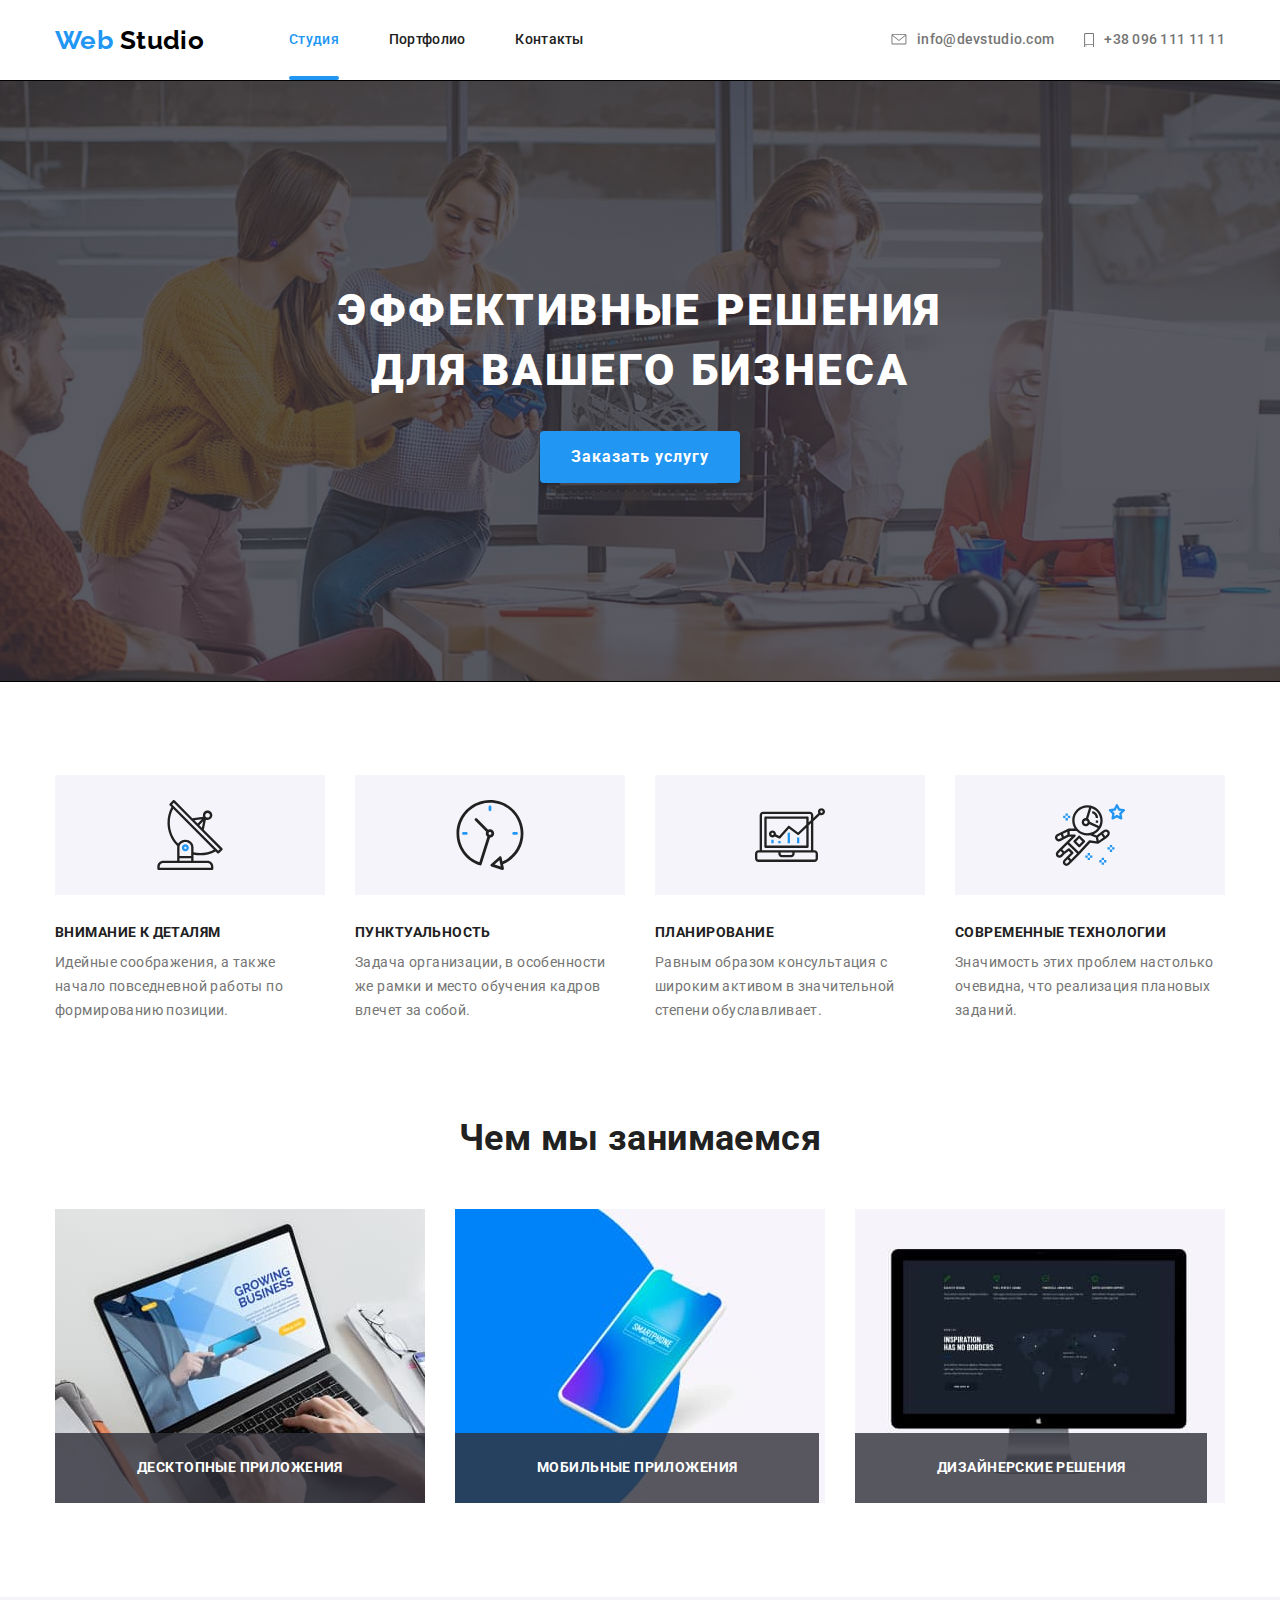
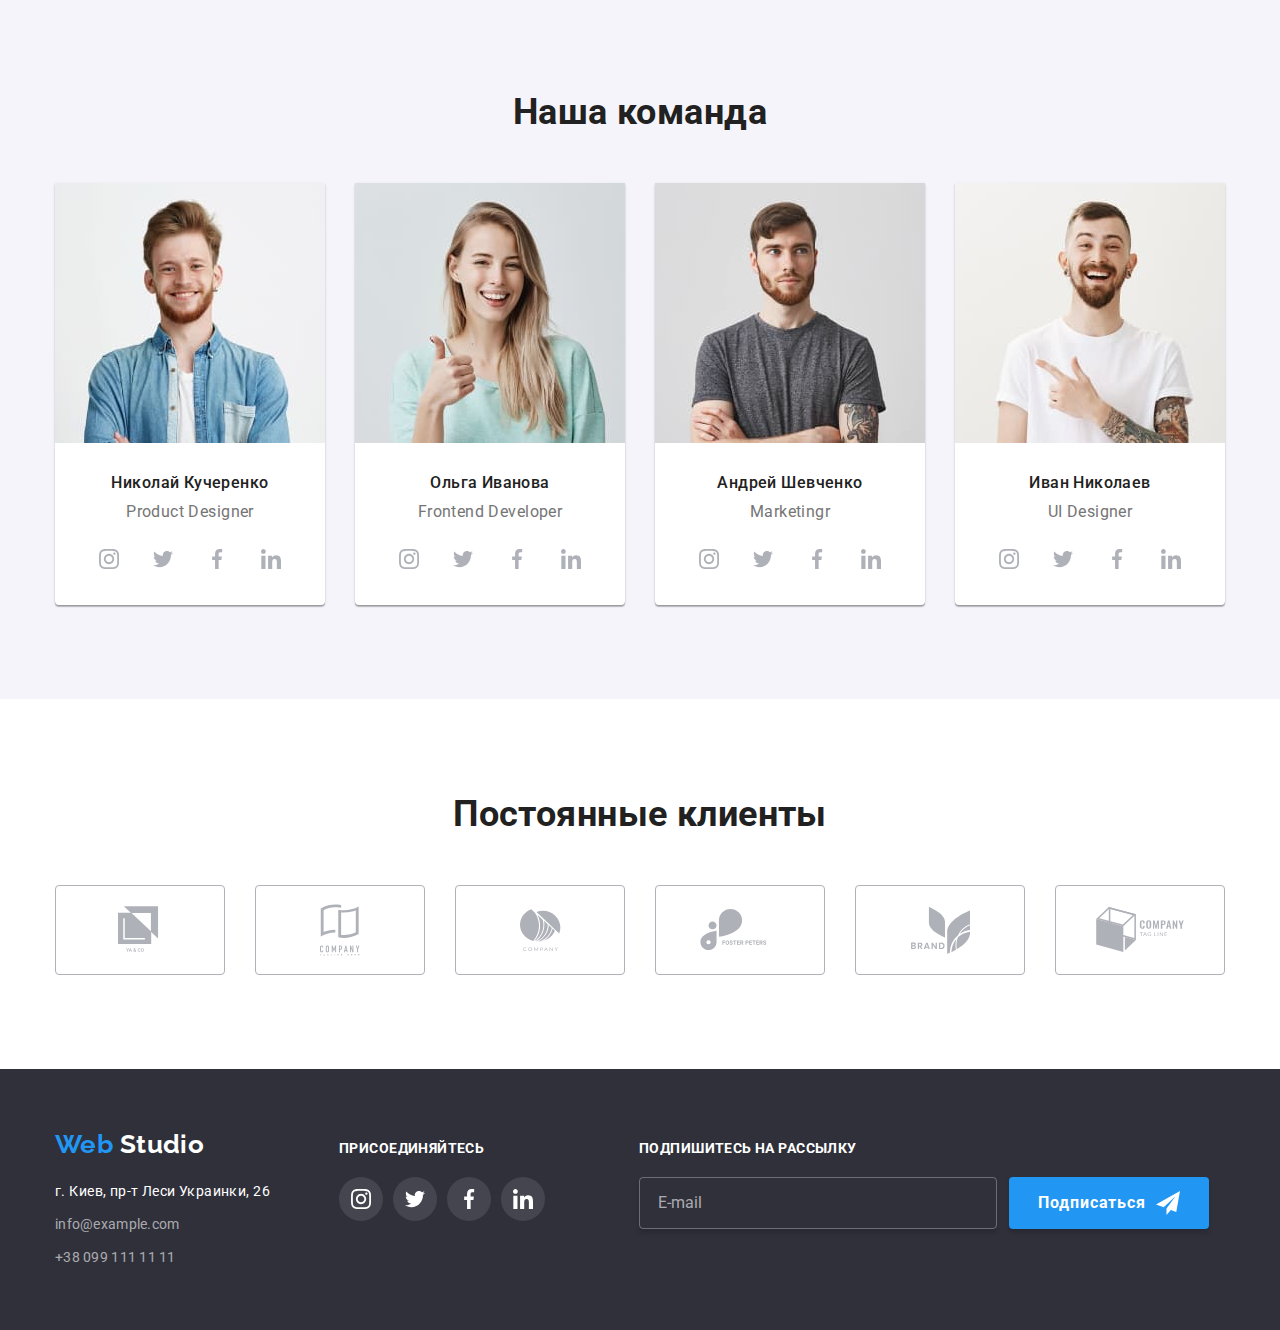
==== commit f3c87303: "Добавляет оформление формы модального окна" ====
--- a/index.html
+++ b/index.html
@@ -472,37 +472,64 @@
       <!-- Модальное окно -->
       <div data-modal class="backdrop is-hidden">
         <div class="modal">
-          <button data-modal-close>Закрыть</button>
+          <button data-modal-close class="close-button">X</button>
           <p class="modal-title">Оставьте свои данные, мы вам перезвоним</p>
           <form action="">
-            <div class="form-field">
-              <label>
-                <span>Имя</span>
-                <input type="text" name="name" />
+            <ul class="list">
+              <li class="modal-item">
+                <label class="form-field">
+                  <input
+                    class="form-input"
+                    type="text"
+                    name="name"
+                    placeholder=" "
+                  />
+                  <span class="form-label">Имя</span>
+                </label>
+              </li>
+              <li class="modal-item">
+                <label class="form-field">
+                  <input
+                    class="form-input"
+                    type="tel"
+                    name="telephone"
+                    placeholder=" "
+                  />
+                  <span class="form-label">Телефон</span>
+                </label>
+              </li>
+              <li class="modal-item">
+                <label class="form-field">
+                  <input
+                    class="form-input"
+                    type="email"
+                    name="email"
+                    placeholder=" "
+                  />
+                  <span class="form-label">Почта</span>
+                </label>
+              </li>
+            </ul>
+            <div class="comment-field">
+              <label class="form-field">
+                <textarea
+                  class="comment"
+                  name="comment"
+                  placeholder=" "
+                ></textarea>
+                <span class="comment-label">Комментарий</span>
               </label>
             </div>
-            <div class="form-field">
+            <div class="checkbox">
               <label>
-                Телефон
-                <input type="tel" name="telephone" />
+                <input type="checkbox" name="checkbox" />
+                <span
+                  >Соглашаюсь с рассылкой и принимаю
+                  <a class="link-agreement" href="">Условия договора</a></span
+                >
               </label>
             </div>
-            <div class="form-field">
-              <label>
-                Почта
-                <input type="email" name="email" />
-              </label>
-            </div>
-            <div class="comment-field">
-              <label>Комментарий</label>
-              <textarea
-                class="comment"
-                name="comment"
-                cols="12"
-                rows="4"
-                placeholder="Комментарий"
-              ></textarea>
-            </div>
+            <button class="btn" type="submit">Отправить</button>
           </form>
         </div>
       </div>
--- a/css/style.css
+++ b/css/style.css
@@ -437,6 +437,22 @@
   box-shadow: 0px 2px 1px rgba(0, 0, 0, 0.2), 0px 1px 1px rgba(0, 0, 0, 0.14),
     0px 1px 3px rgba(0, 0, 0, 0.12);
   border-radius: 4px;
+
+  color: var(--primary-text-color);
+}
+
+.close-button {
+  position: absolute;
+  top: 8px;
+  right: 8px;
+
+  width: 30px;
+  height: 30px;
+  border-radius: 50%;
+  border: 1px solid rgba(0, 0, 0, 0.1);
+  background-color: var(--contrast-title-color);
+
+  cursor: pointer;
 }
 
 .modal-title {
@@ -451,13 +467,77 @@
   color: var(--primary-title-color);
 }
 
+.modal-item {
+  margin-bottom: 28px;
+}
+
 .form-field {
+  position: relative;
   display: flex;
   flex-direction: column;
-  margin-bottom: 28px;
-}
-
-.comment-field
+
+  line-height: 1.14;
+  letter-spacing: 0.01em;
+}
+
+.form-input {
+  padding: 12px 16px 12px 42px;
+
+  border: 1px solid rgba(33, 33, 33, 0.2);
+  border-radius: 4px;
+}
+
+.form-label {
+  position: absolute;
+  top: 50%;
+  transform: translate(42px, -50%);
+
+  transition: all 250ms var(--cubic-function);
+}
+
+.form-field:focus-within .form-label,
+.form-input:not(:placeholder-shown) + .form-label {
+  transform: translate(16px, -40px);
+  color: var(--accent-color);
+}
+
+.comment-field {
+  margin-bottom: 20px;
+}
+
+.comment {
+  resize: none;
+  padding: 12px 16px;
+
+  height: 120px;
+
+  border: 1px solid rgba(33, 33, 33, 0.2);
+  border-radius: 4px;
+}
+
+.comment-label {
+  position: absolute;
+  transform: translate(16px, 12px);
+
+  transition: all 250ms var(--cubic-function);
+}
+
+.form-field:focus-within .comment-label,
+.comment:not(:placeholder-shown) + .comment-label {
+  transform: translate(16px, -22px);
+  color: var(--accent-color);
+}
+
+.checkbox {
+  margin-bottom: 30px;
+
+  text-align: center;
+}
+
+.link-agreement {
+  text-decoration: underline;
+  color: var(--accent-color);
+}
 
 /* Подвал */
 .footer {
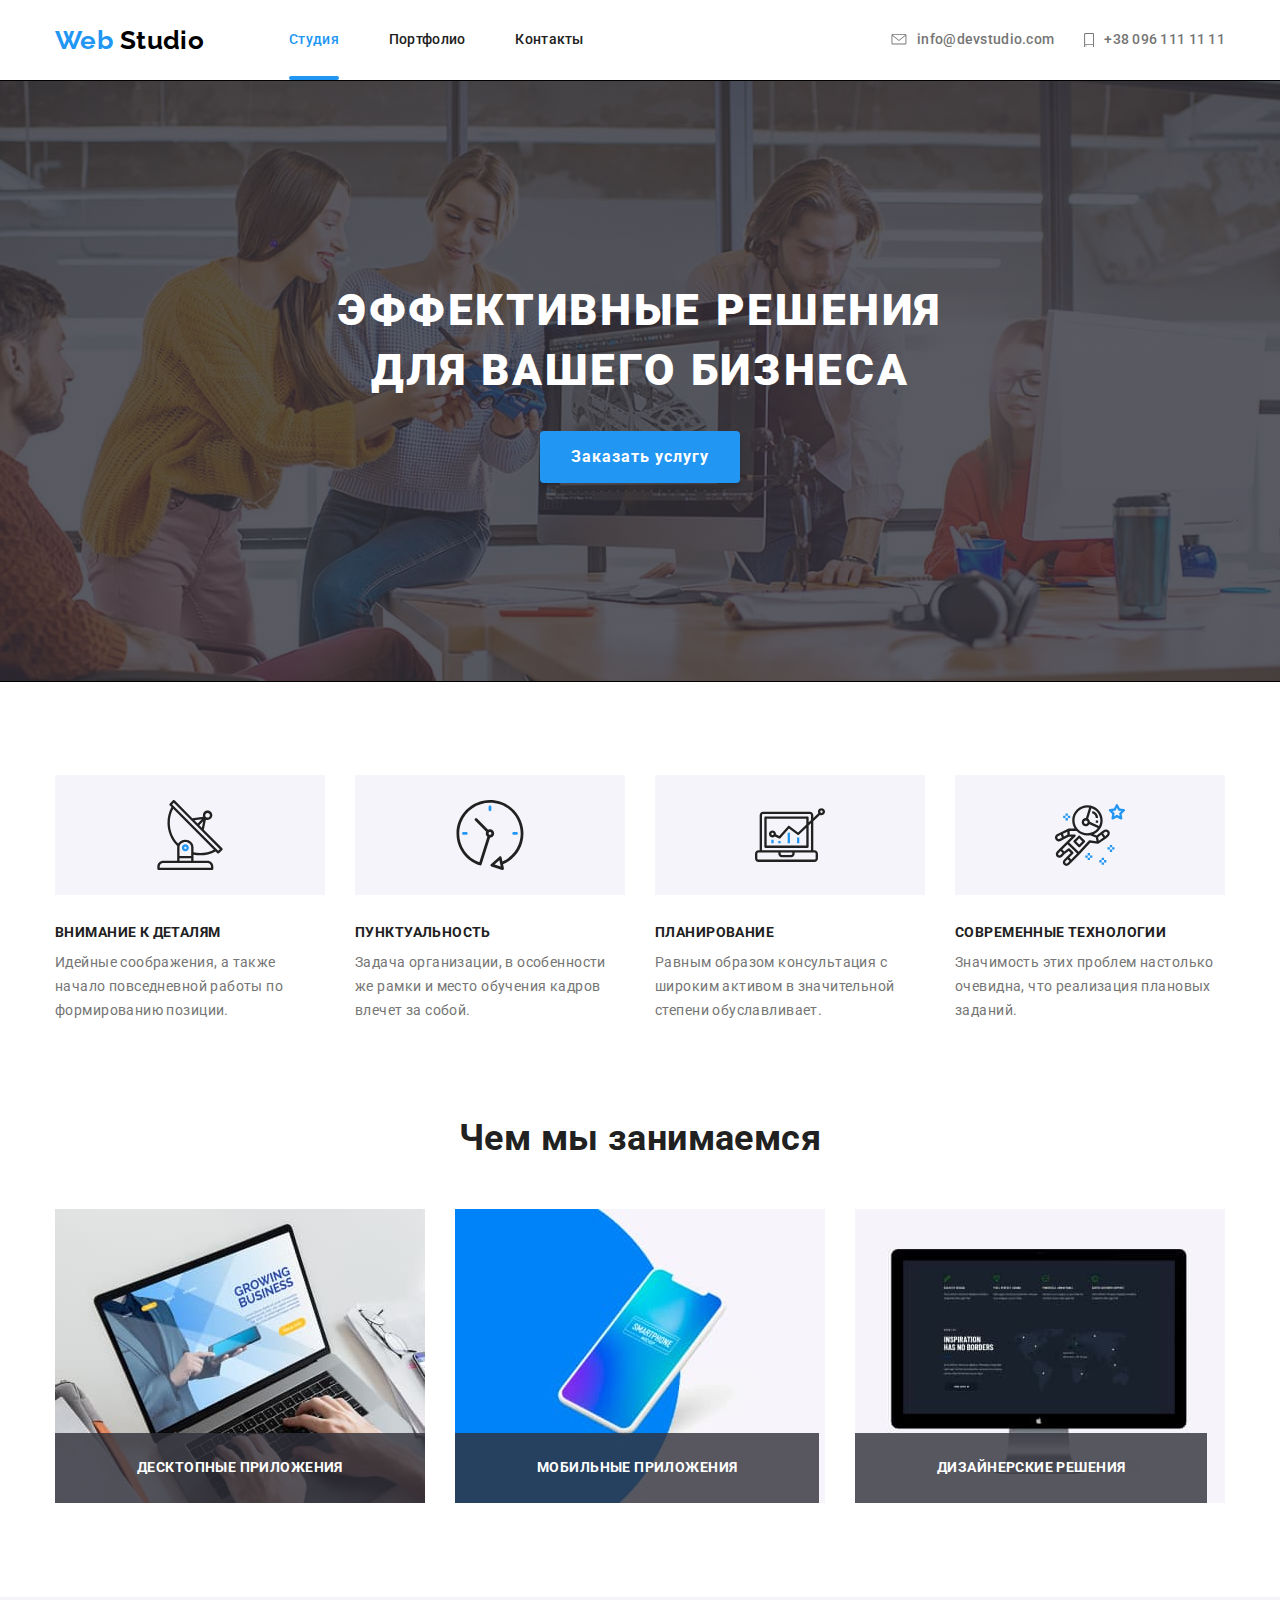
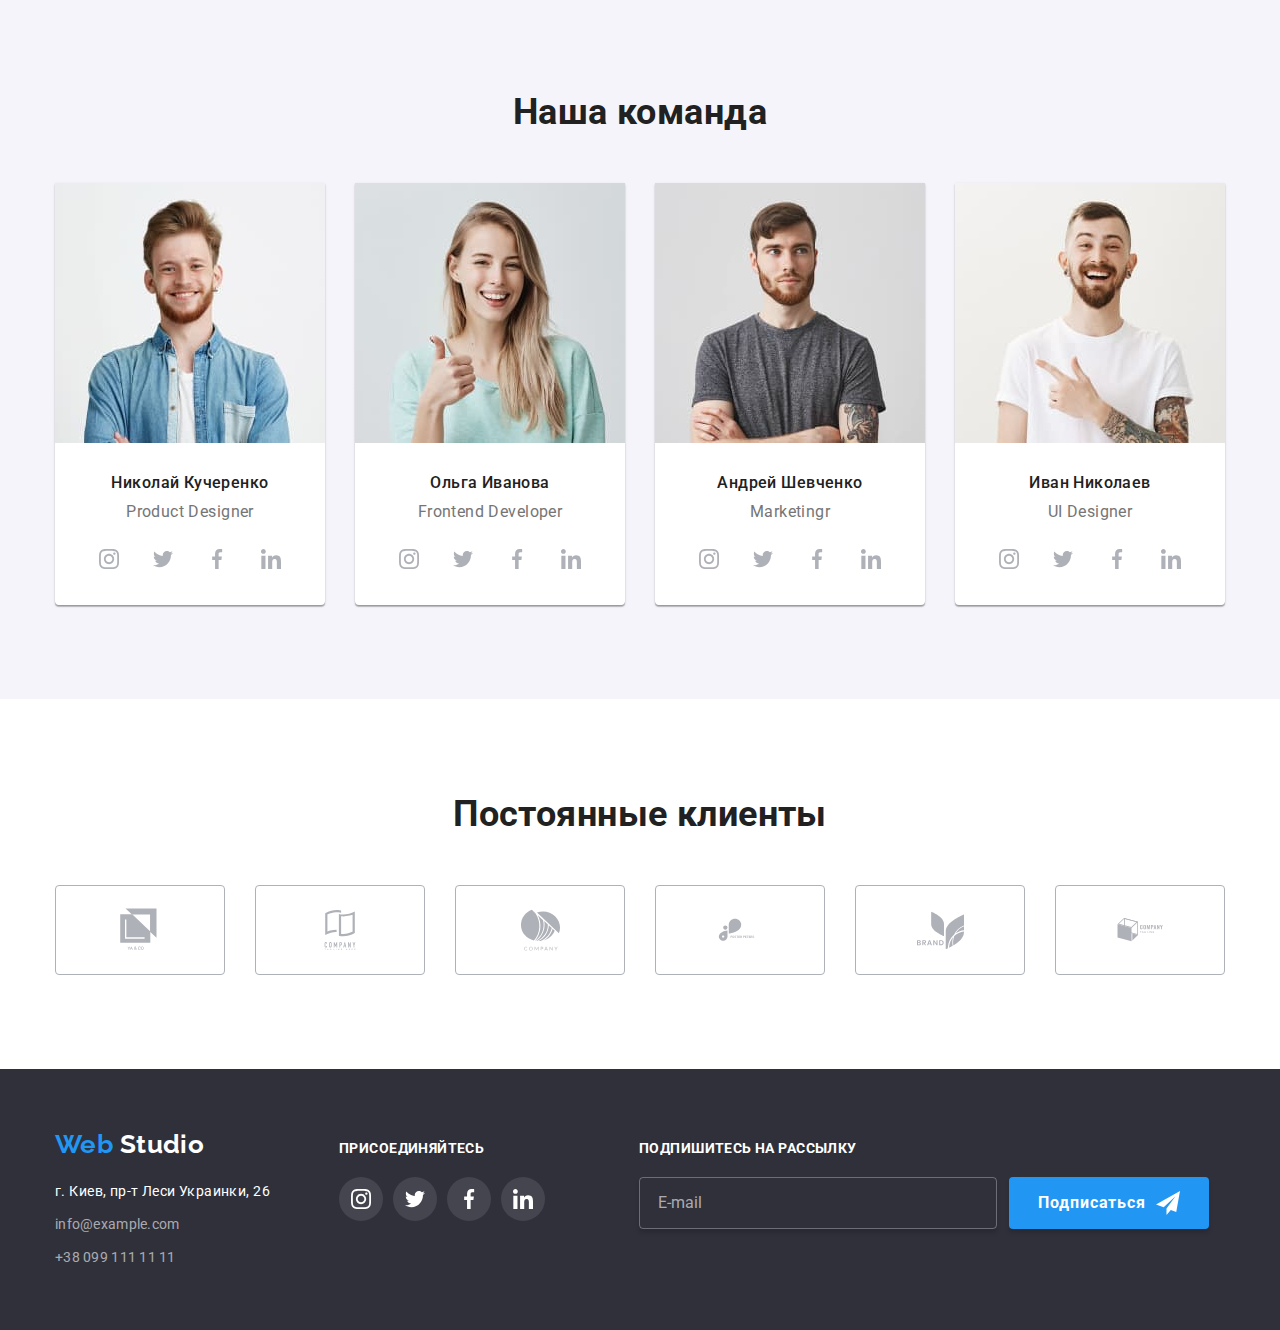
==== commit 19e46792: "Добавляет иконки в форму (кроме чекбокса)" ====
--- a/index.html
+++ b/index.html
@@ -472,7 +472,11 @@
       <!-- Модальное окно -->
       <div data-modal class="backdrop is-hidden">
         <div class="modal">
-          <button data-modal-close class="close-button">X</button>
+          <button data-modal-close class="close-button">
+            <svg class="icon-modal" width="18" height="18">
+              <use href="./images/sprite.svg#close"></use>
+            </svg>
+          </button>
           <p class="modal-title">Оставьте свои данные, мы вам перезвоним</p>
           <form action="">
             <ul class="list">
@@ -485,6 +489,9 @@
                     placeholder=" "
                   />
                   <span class="form-label">Имя</span>
+                  <svg class="form-icon">
+                    <use href="./images/sprite.svg#person"></use>
+                  </svg>
                 </label>
               </li>
               <li class="modal-item">
@@ -496,6 +503,9 @@
                     placeholder=" "
                   />
                   <span class="form-label">Телефон</span>
+                  <svg class="form-icon">
+                    <use href="./images/sprite.svg#tel"></use>
+                  </svg>
                 </label>
               </li>
               <li class="modal-item">
@@ -507,13 +517,16 @@
                     placeholder=" "
                   />
                   <span class="form-label">Почта</span>
+                  <svg class="form-icon">
+                    <use href="./images/sprite.svg#email"></use>
+                  </svg>
                 </label>
               </li>
             </ul>
             <div class="comment-field">
               <label class="form-field">
                 <textarea
-                  class="comment"
+                  class="form-input comment"
                   name="comment"
                   placeholder=" "
                 ></textarea>
@@ -601,19 +614,6 @@
       </div>
     </footer>
 
-    <script>
-      const refs = {
-        openModalBtn: document.querySelector('[data-modal-open]'),
-        closeModalBtn: document.querySelector('[data-modal-close]'),
-        modal: document.querySelector('[data-modal]'),
-      };
-
-      refs.openModalBtn.addEventListener('click', toggleModal);
-      refs.closeModalBtn.addEventListener('click', toggleModal);
-
-      function toggleModal() {
-        refs.modal.classList.toggle('is-hidden');
-      }
-    </script>
+    <script src="./js/modal.js"></script>
   </body>
 </html>
--- a/css/style.css
+++ b/css/style.css
@@ -446,6 +446,10 @@
   top: 8px;
   right: 8px;
 
+  display: flex;
+  align-items: center;
+  justify-content: center;
+
   width: 30px;
   height: 30px;
   border-radius: 50%;
@@ -455,6 +459,15 @@
   cursor: pointer;
 }
 
+.icon-modal {
+  fill: currentColor;
+  transition: fill 250ms var(--cubic-function);
+}
+
+.close-button:hover .icon-modal {
+  fill: var(--accent-color);
+}
+
 .modal-title {
   margin: 0;
   margin-bottom: 30px;
@@ -485,6 +498,10 @@
 
   border: 1px solid rgba(33, 33, 33, 0.2);
   border-radius: 4px;
+
+  transition: borger-color 250ms var(--cubic-function);
+    
+  cursor: pointer;
 }
 
 .form-label {
@@ -492,7 +509,14 @@
   top: 50%;
   transform: translate(42px, -50%);
 
-  transition: all 250ms var(--cubic-function);
+  transition: color 250ms var(--cubic-function),
+    transform 250ms var(--cubic-function);
+}
+
+.form-field:focus-within .form-input,
+.form-field:focus-within .comment {
+  border-color: var(--accent-color);
+  outline: none;
 }
 
 .form-field:focus-within .form-label,
@@ -501,18 +525,33 @@
   color: var(--accent-color);
 }
 
+.form-icon {
+  position: absolute;
+  top: 50%;
+  transform: translate(16px, -50%);
+
+  width: 18px;
+  height: 18px;
+
+  color: var(--primary-title-color);
+  fill: currentColor;
+
+  transition: color 250ms var(--cubic-function);
+}
+
+.form-field:focus-within .form-icon {
+  color: var(--accent-color);
+}
+
 .comment-field {
   margin-bottom: 20px;
 }
 
 .comment {
   resize: none;
-  padding: 12px 16px;
+  padding-right: 16px;
 
   height: 120px;
-
-  border: 1px solid rgba(33, 33, 33, 0.2);
-  border-radius: 4px;
 }
 
 .comment-label {
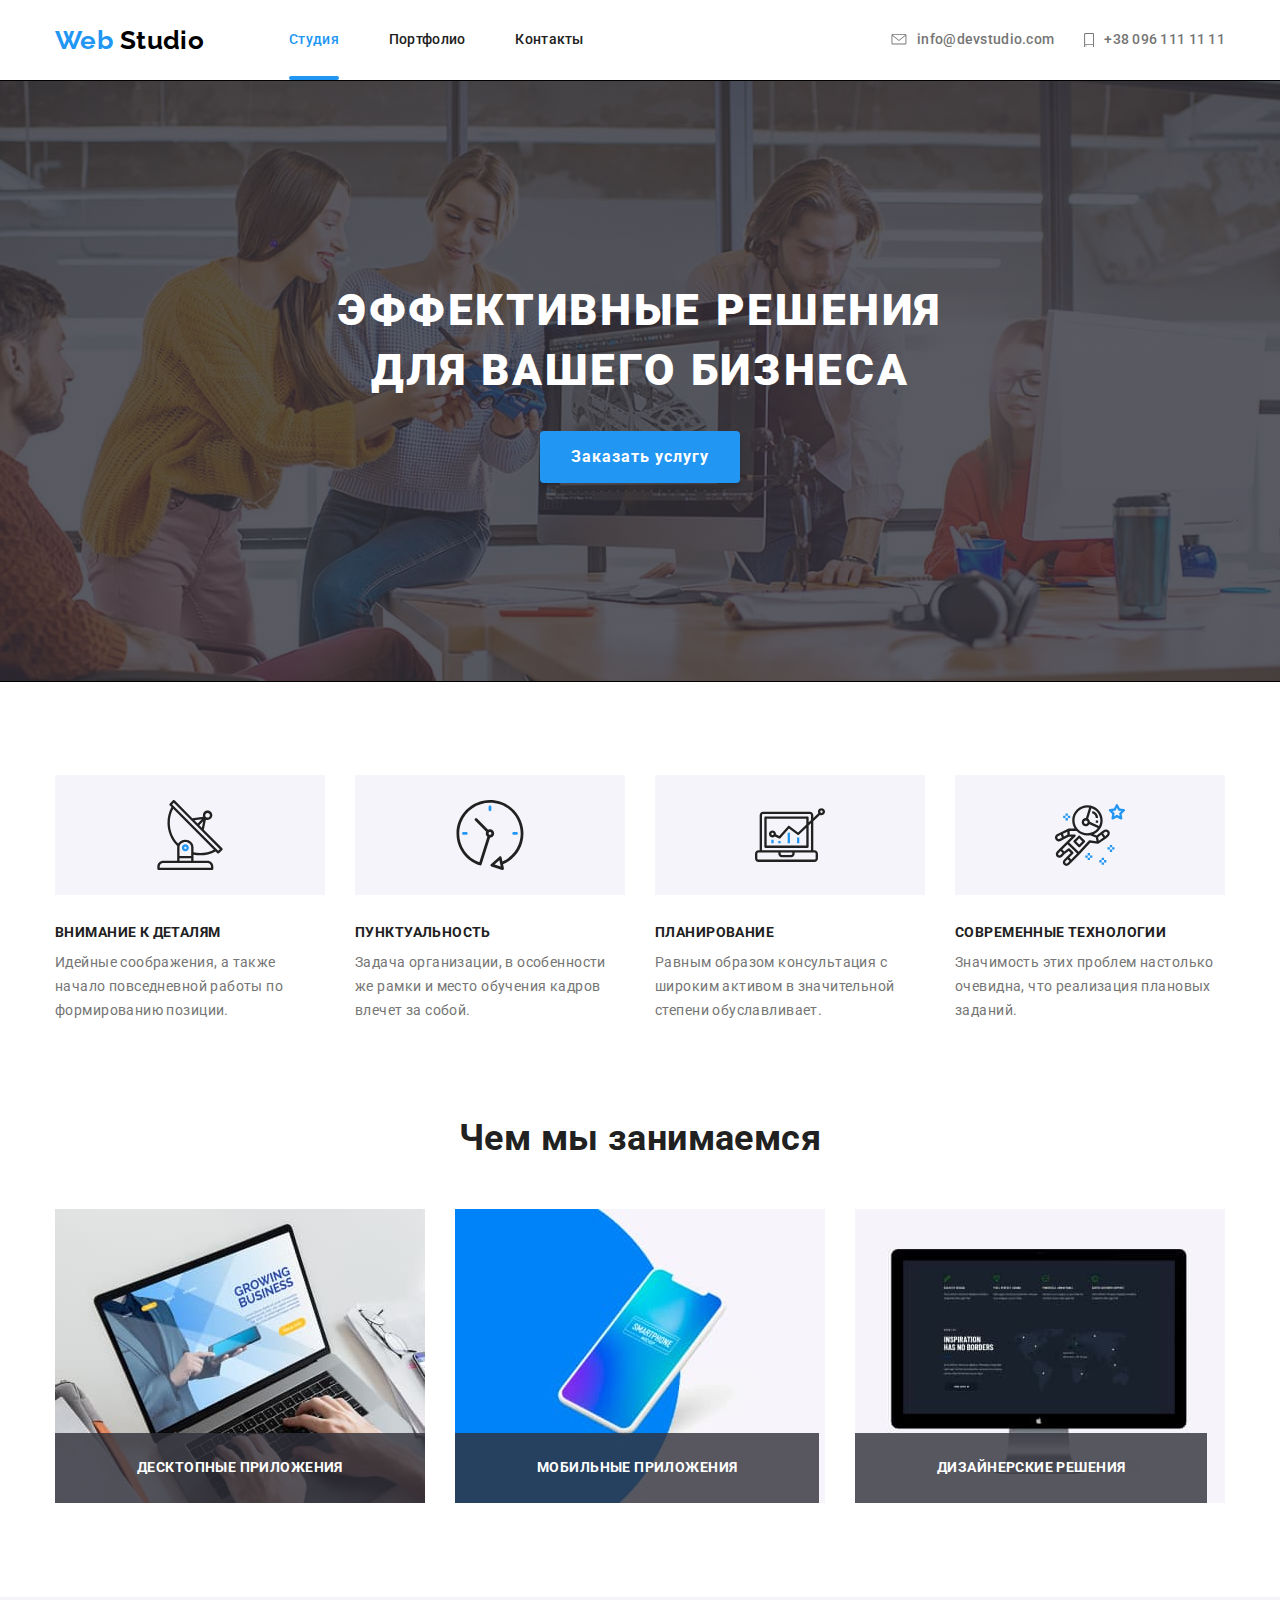
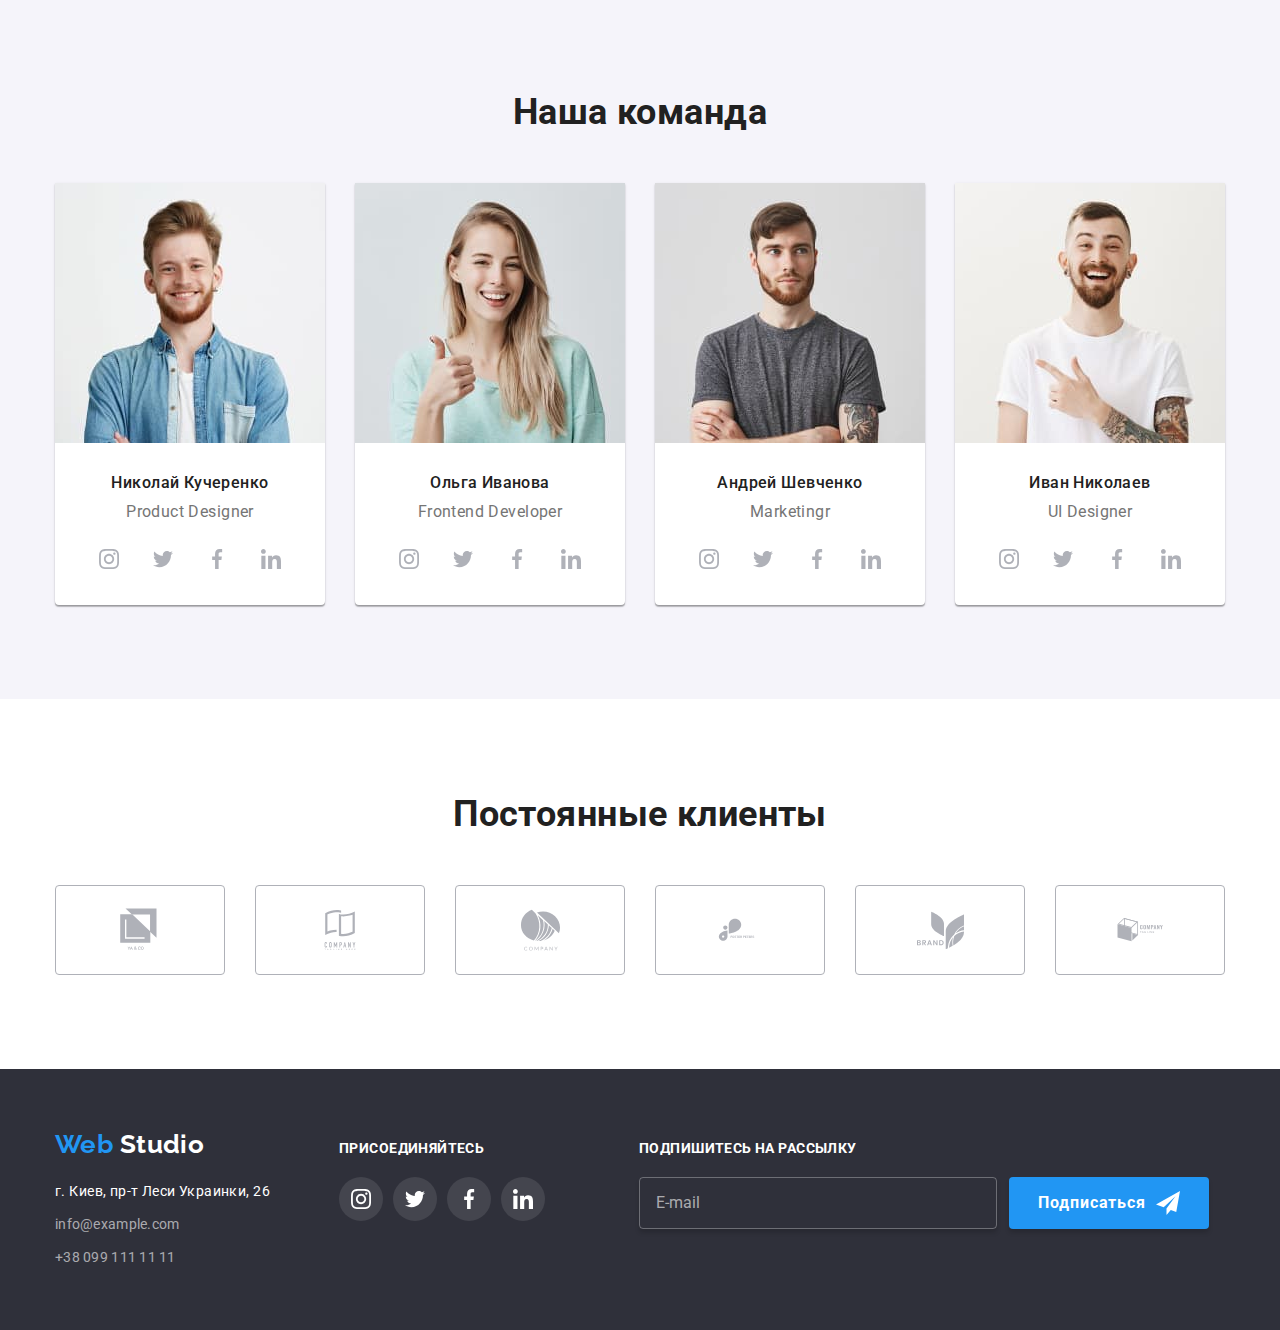
==== commit f51e86ff: "Добавляет кастомный чекбокс" ====
--- a/index.html
+++ b/index.html
@@ -533,15 +533,16 @@
                 <span class="comment-label">Комментарий</span>
               </label>
             </div>
-            <div class="checkbox">
-              <label>
-                <input type="checkbox" name="checkbox" />
-                <span
-                  >Соглашаюсь с рассылкой и принимаю
-                  <a class="link-agreement" href="">Условия договора</a></span
-                >
-              </label>
-            </div>
+            
+            <label class="checkbox-field">
+              <input class="checkbox" type="checkbox" name="checkbox" />
+              <span class="checkbox-icon"></span>
+              <span
+                >Соглашаюсь с рассылкой и принимаю
+                <a class="link-agreement" href="">Условия договора</a></span
+              >
+            </label>
+            
             <button class="btn" type="submit">Отправить</button>
           </form>
         </div>
--- a/css/style.css
+++ b/css/style.css
@@ -416,6 +416,10 @@
   width: 100%;
   height: 100%;
   background: rgba(0, 0, 0, 0.2);
+
+  opacity: 1;
+
+  transition: opacity 250ms var(--cubic-function);
 }
 
 .backdrop.is-hidden {
@@ -423,11 +427,15 @@
   pointer-events: none;
 }
 
+.backdrop.is-hidden .modal {
+  transform: translate(-50%, -50%) scale(0.9);
+}
+
 .modal {
   position: absolute;
   top: 50%;
   left: 50%;
-  transform: translate(-50%, -50%);
+  transform: translate(-50%, -50%) scale(1);
 
   min-height: 581px;
   min-width: 528px;
@@ -438,7 +446,7 @@
     0px 1px 3px rgba(0, 0, 0, 0.12);
   border-radius: 4px;
 
-  color: var(--primary-text-color);
+  transition: transform 250ms var(--cubic-function);
 }
 
 .close-button {
@@ -464,7 +472,8 @@
   transition: fill 250ms var(--cubic-function);
 }
 
-.close-button:hover .icon-modal {
+.close-button:hover .icon-modal,
+.close-button:focus-within .icon-modal {
   fill: var(--accent-color);
 }
 
@@ -496,27 +505,29 @@
 .form-input {
   padding: 12px 16px 12px 42px;
 
-  border: 1px solid rgba(33, 33, 33, 0.2);
+  border: 1px solid;
   border-radius: 4px;
+  border-color: rgba(33, 33, 33, 0.2);
 
   transition: borger-color 250ms var(--cubic-function);
     
   cursor: pointer;
 }
 
+.form-field:focus-within .form-input {
+  border-color: var(--accent-color);
+  outline: none;
+}
+
 .form-label {
   position: absolute;
   top: 50%;
   transform: translate(42px, -50%);
+  
+  color: var(--primary-text-color);
 
   transition: color 250ms var(--cubic-function),
     transform 250ms var(--cubic-function);
-}
-
-.form-field:focus-within .form-input,
-.form-field:focus-within .comment {
-  border-color: var(--accent-color);
-  outline: none;
 }
 
 .form-field:focus-within .form-label,
@@ -557,8 +568,11 @@
 .comment-label {
   position: absolute;
   transform: translate(16px, 12px);
-
-  transition: all 250ms var(--cubic-function);
+  
+  color: var(--primary-text-color);
+
+  transition: color 250ms var(--cubic-function),
+    transform 250ms var(--cubic-function);
 }
 
 .form-field:focus-within .comment-label,
@@ -567,10 +581,44 @@
   color: var(--accent-color);
 }
 
+.checkbox-field {
+  display: flex;
+  align-items: center;
+  justify-content: center;
+
+  border: 1px solid transparent;
+
+  margin-bottom: 30px;
+}
+
 .checkbox {
-  margin-bottom: 30px;
-
-  text-align: center;
+  position: absolute;
+  width: 1px;
+  height: 1px;
+  margin: -1px;
+  border: 0;
+  padding: 0;
+  clip: rect(0 0 0 0);
+  overflow: hidden;
+}
+
+.checkbox-icon {
+  margin-right: 7px;
+
+  display: inline-block;
+  width: 16px;
+  height: 15px;
+
+  border: 2px solid var(--primary-title-color);
+  border-radius: 2px;
+}
+
+.checkbox:checked + .checkbox-icon {
+  background-color: var(--accent-color);
+  border-color: var(--accent-color);
+  background-image: url(../images/check.svg);
+  background-size: contain;
+  background-origin: border-box;
 }
 
 .link-agreement {
@@ -656,6 +704,9 @@
 
 .subscribe-input {
   width: 358px;
+  padding: 15px 0 15px 16px;
+
+  color: inherit;
 
   border: 1px solid rgba(255, 255, 255, 0.3);
   box-shadow: 0px 4px 4px rgba(0, 0, 0, 0.15);
@@ -665,8 +716,6 @@
 }
 
 .subscribe-input::placeholder {
-  padding: 15px 0 15px 16px;
-
   font-size: 16px;
   line-height: 1.25;
   color: rgba(255, 255, 255, 0.6);
